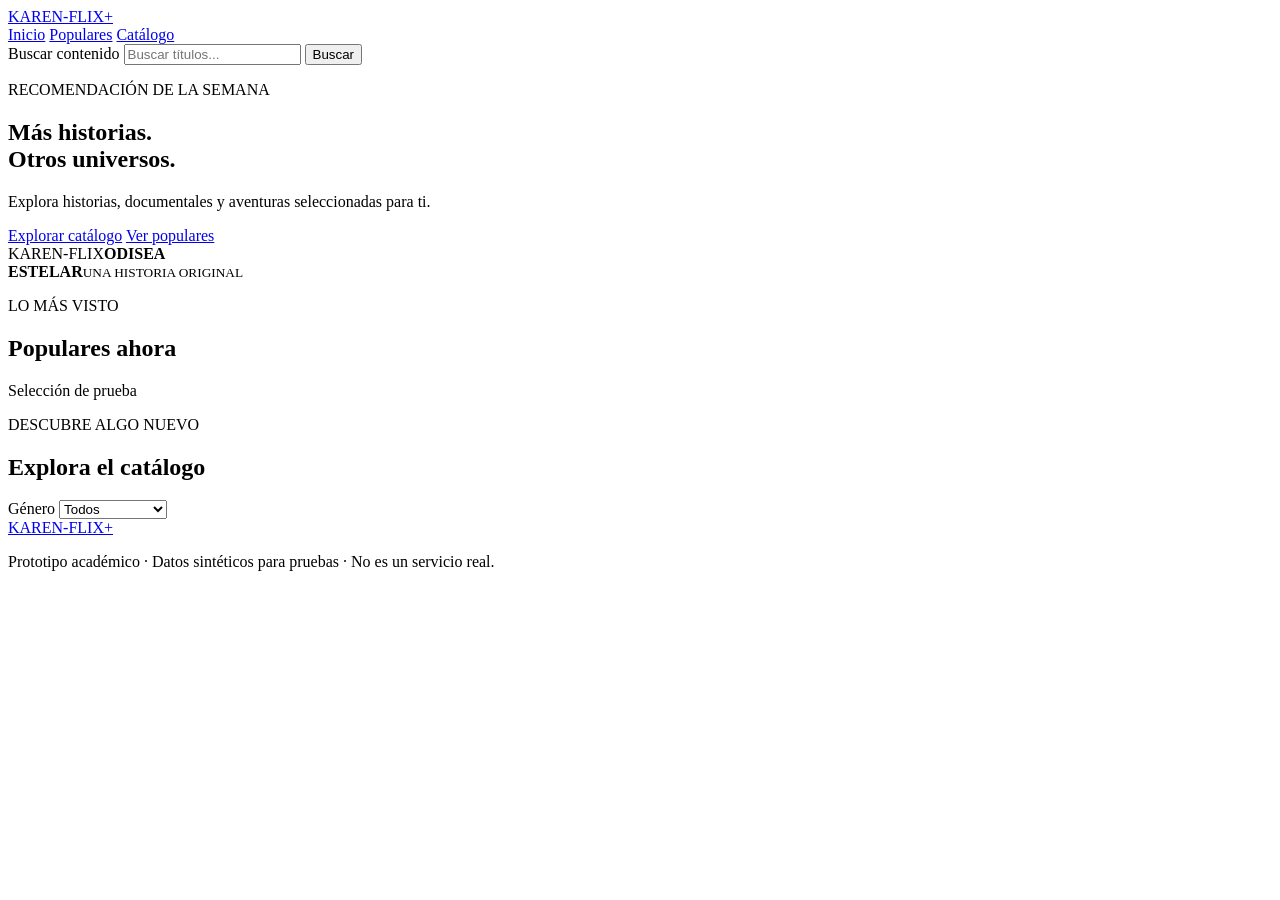
==== index.html @ b6831410 "feat: agregar diseño de pagina principal" ====
<!doctype html>
<html lang="es">
<head>
  <meta charset="UTF-8">
  <meta name="viewport" content="width=device-width, initial-scale=1.0">
  <meta name="description" content="Prototipo de plataforma de contenido audiovisual.">
  <title>KAREN-FLIX — Explora contenido</title>
  <link rel="stylesheet" href="./css/variables.css">
  <link rel="stylesheet" href="./css/base.css">
  <link rel="stylesheet" href="./css/components.css">
  <script type="module" src="./js/ui.js"></script>
</head>
<body>
  <header class="topbar">
    <a class="brand" href="#" aria-label="Nébula, inicio">KAREN-FLIX<span>+</span></a>
    <nav class="nav" aria-label="Navegación principal">
      <a class="nav__link nav__link--active" href="#inicio">Inicio</a>
      <a class="nav__link" href="#populares">Populares</a>
      <a class="nav__link" href="#catalogo">Catálogo</a>
    </nav>
    <form class="search" id="search-form" role="search">
      <label class="sr-only" for="search-input">Buscar contenido</label>
      <input id="search-input" type="search" placeholder="Buscar títulos..." autocomplete="off">
      <button class="button button--subtle" type="submit">Buscar</button>
    </form>
  </header>

  <main id="inicio">
    <section class="hero" aria-labelledby="hero-title">
      <div class="hero__content">
        <p class="eyebrow">RECOMENDACIÓN DE LA SEMANA</p>
        <h1 id="hero-title">Más historias.<br>Otros universos.</h1>
        <p class="hero__description">Explora historias, documentales y aventuras seleccionadas para ti.</p>
        <div class="hero__actions">
          <a class="button button--primary" href="#catalogo">Explorar catálogo</a>
          <a class="button button--outline" href="#populares">Ver populares</a>
        </div>
      </div>
      <div class="hero__art" aria-hidden="true">
        <div class="orb orb--one"></div><div class="orb orb--two"></div>
        <div class="hero__poster"><span>KAREN-FLIX</span><strong>ODISEA<br>ESTELAR</strong><small>UNA HISTORIA ORIGINAL</small></div>
      </div>
    </section>

    <section class="section" id="populares" aria-labelledby="popular-title">
      <div class="section__heading">
        <div><p class="eyebrow">LO MÁS VISTO</p><h2 id="popular-title">Populares ahora</h2></div>
        <span class="section__hint">Selección de prueba</span>
      </div>
      <div class="card-grid" id="popular-list" aria-live="polite"></div>
    </section>

    <section class="section" id="catalogo" aria-labelledby="catalog-title">
      <div class="section__heading">
        <div><p class="eyebrow">DESCUBRE ALGO NUEVO</p><h2 id="catalog-title">Explora el catálogo</h2></div>
        <label class="filter-label" for="genre-filter">Género
          <select id="genre-filter">
            <option value="todos">Todos</option>
            <option value="Ciencia ficción">Ciencia ficción</option>
            <option value="Documental">Documental</option>
            <option value="Drama">Drama</option>
            <option value="Aventura">Aventura</option>
            <option value="Animación">Animación</option>
          </select>
        </label>
      </div>
      <div class="card-grid" id="catalog-list" aria-live="polite"></div>
      <p class="empty-state" id="empty-state" hidden>No se encontraron títulos con esos criterios.</p>
    </section>
  </main>

  <footer class="footer">
    <a class="brand brand--small" href="#inicio">KAREN-FLIX<span>+</span></a>
    <p>Prototipo académico · Datos sintéticos para pruebas · No es un servicio real.</p>
  </footer>
</body>
</html>
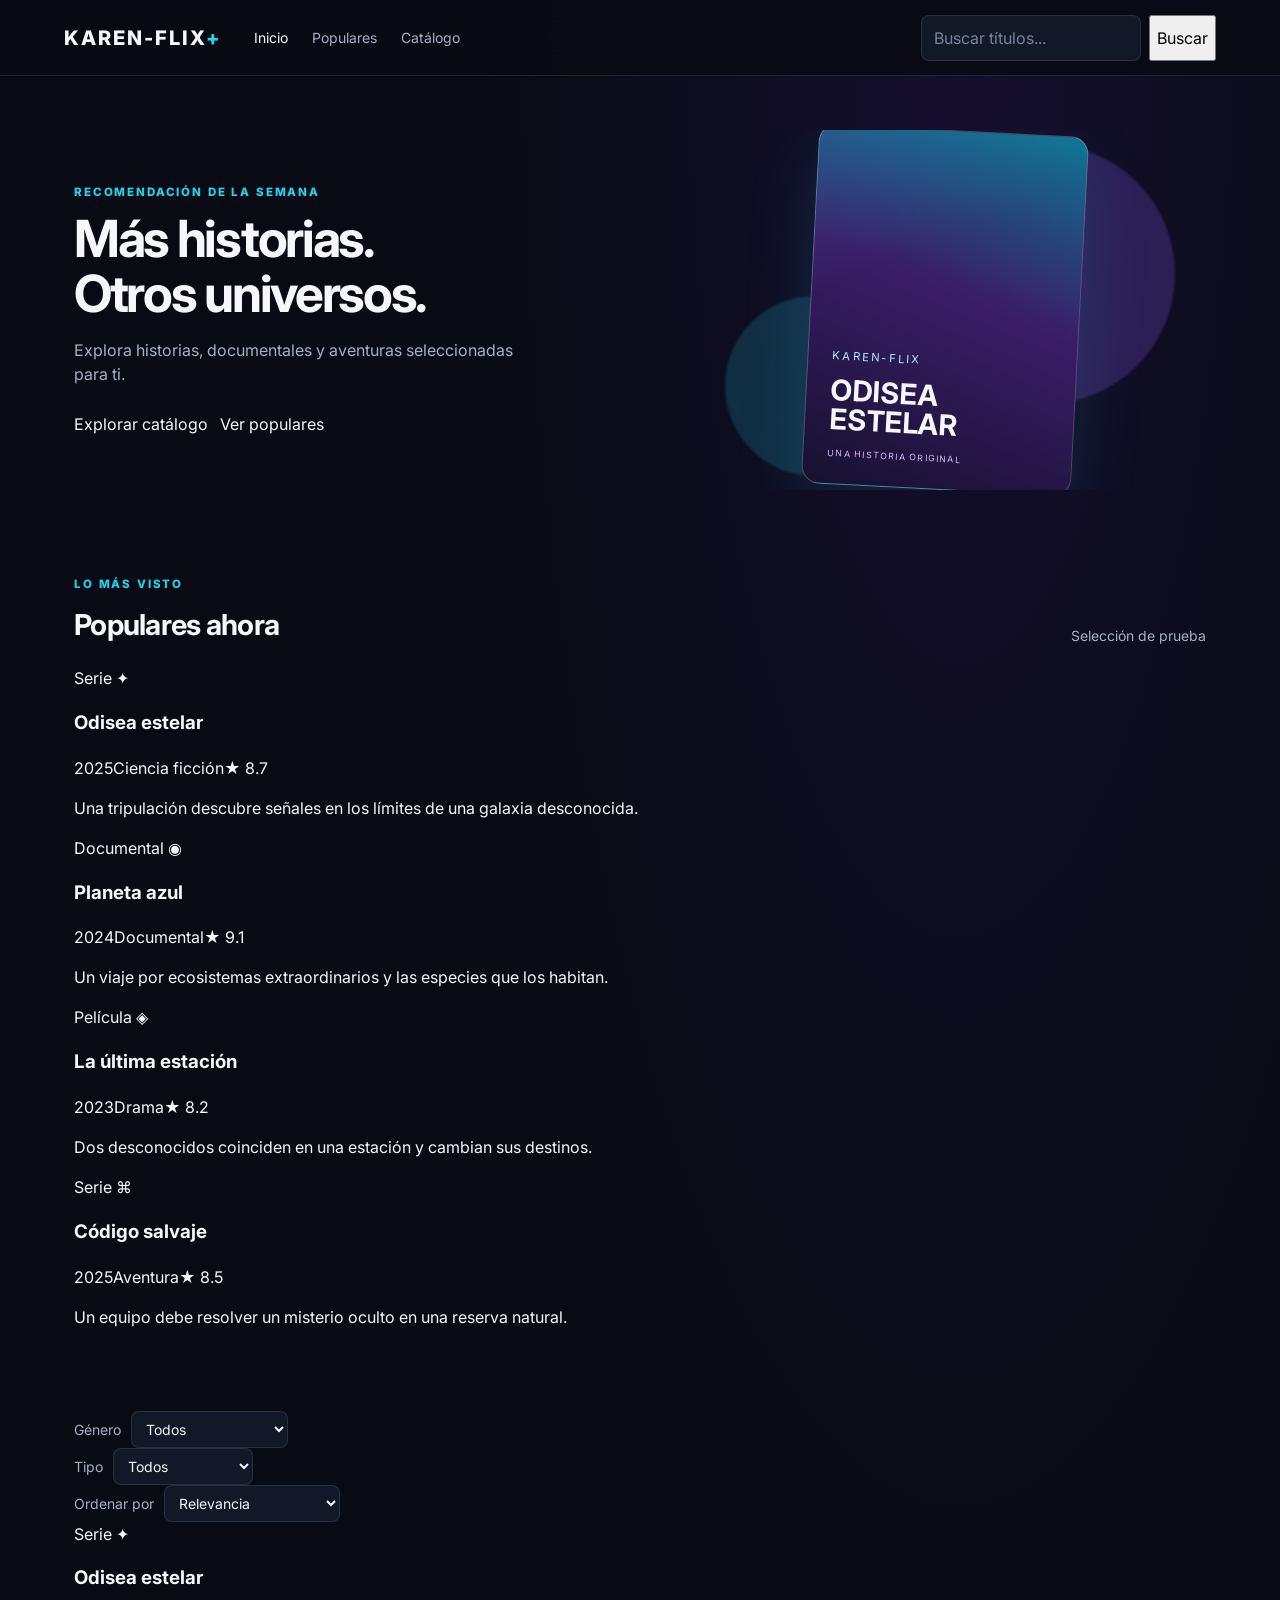
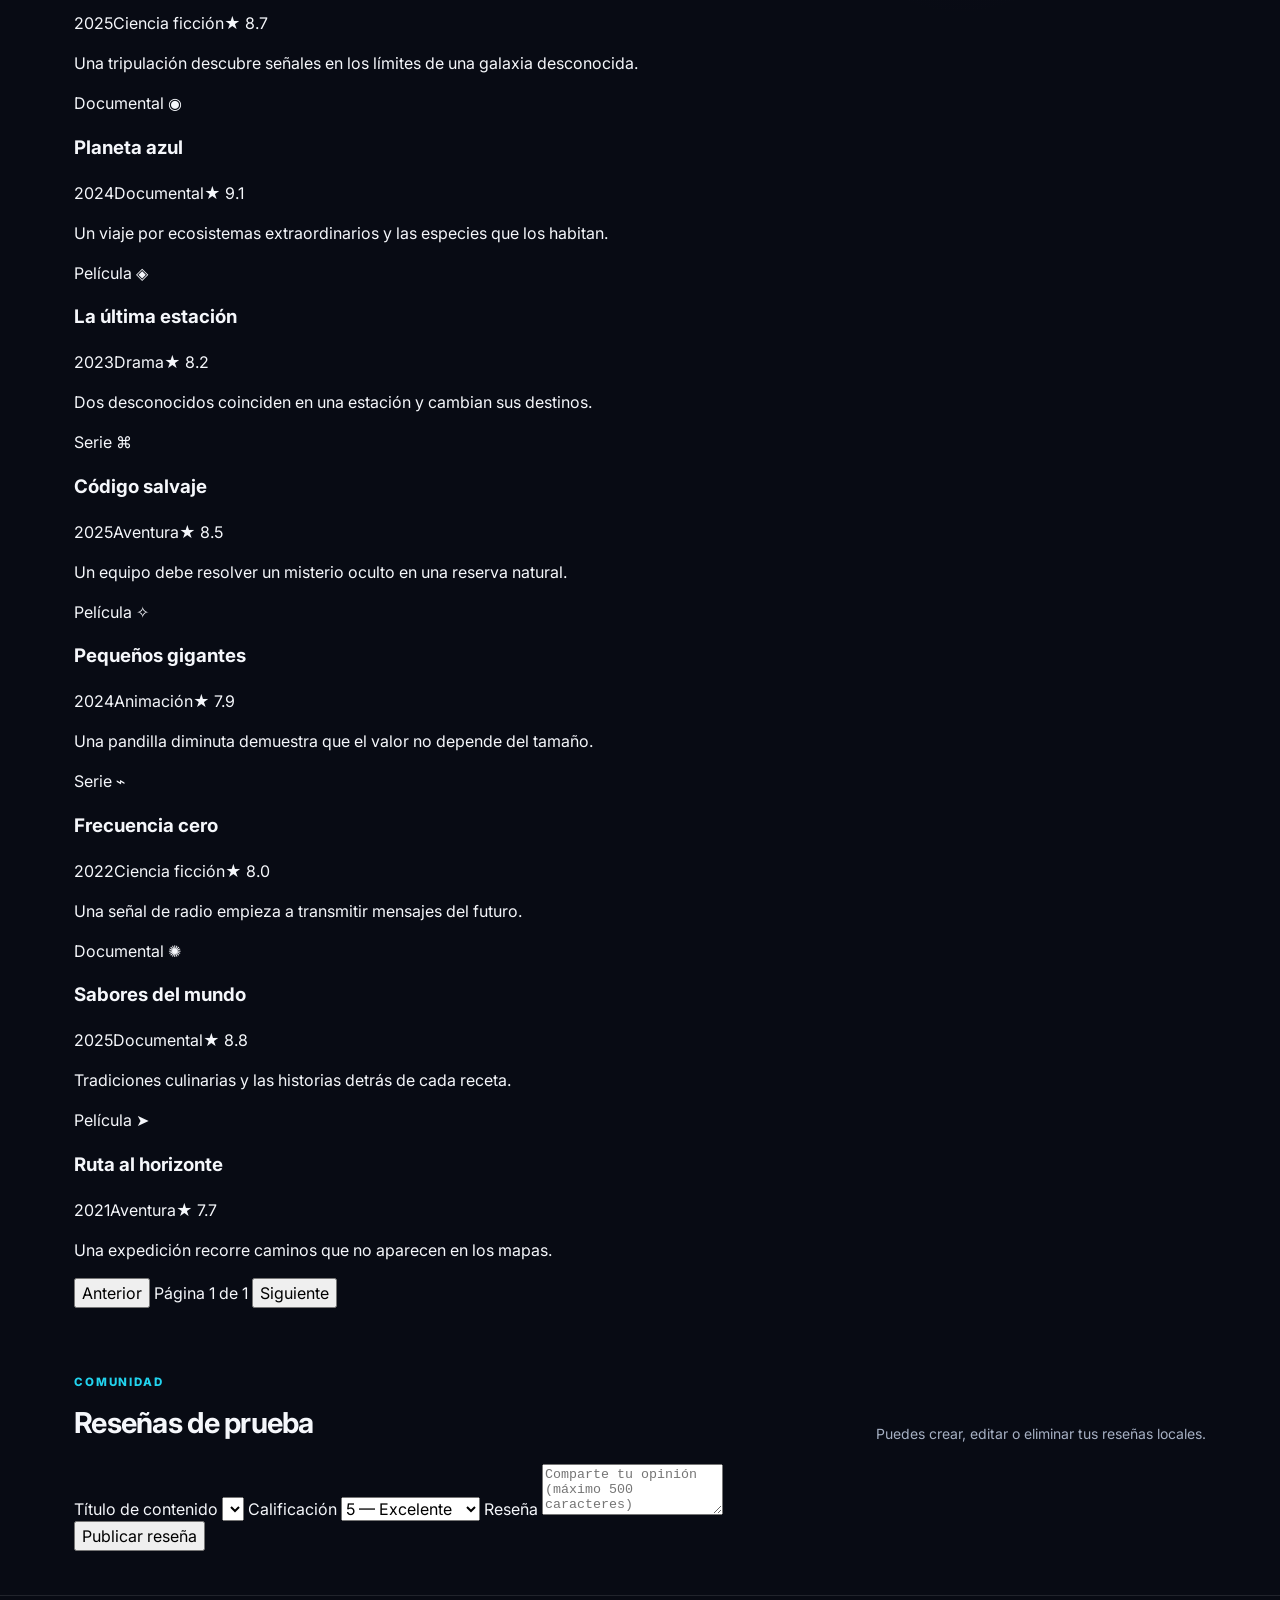
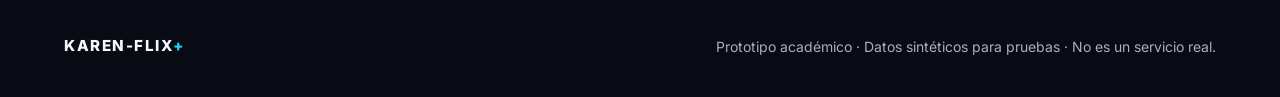
==== commit 4177bf47: "feat: agregar reseñas y ranking" ====
--- a/index.html
+++ b/index.html
@@ -51,8 +51,7 @@
     </section>
 
     <section class="section" id="catalogo" aria-labelledby="catalog-title">
-      <div class="section__heading">
-        <div><p class="eyebrow">DESCUBRE ALGO NUEVO</p><h2 id="catalog-title">Explora el catálogo</h2></div>
+      <div class="catalog-controls">
         <label class="filter-label" for="genre-filter">Género
           <select id="genre-filter">
             <option value="todos">Todos</option>
@@ -63,9 +62,59 @@
             <option value="Animación">Animación</option>
           </select>
         </label>
+        <label class="filter-label" for="type-filter">Tipo
+          <select id="type-filter">
+            <option value="todos">Todos</option>
+            <option value="Serie">Serie</option>
+            <option value="Película">Película</option>
+            <option value="Documental">Documental</option>
+          </select>
+        </label>
+        <label class="filter-label" for="sort-filter">Ordenar por
+          <select id="sort-filter">
+            <option value="relevance">Relevancia</option>
+            <option value="rating-desc">Mejor calificación</option>
+            <option value="year-desc">Más recientes</option>
+            <option value="title-asc">Título A–Z</option>
+          </select>
+        </label>
       </div>
       <div class="card-grid" id="catalog-list" aria-live="polite"></div>
       <p class="empty-state" id="empty-state" hidden>No se encontraron títulos con esos criterios.</p>
+      <div class="pagination" id="pagination" aria-label="Paginación del catálogo">
+        <button class="button button--subtle" id="prev-page" type="button">Anterior</button>
+        <span id="page-status" aria-live="polite">Página 1 de 1</span>
+        <button class="button button--subtle" id="next-page" type="button">Siguiente</button>
+      </div>
+    </section>
+    <section class="section reviews-section" id="resenas" aria-labelledby="reviews-title">
+      <div class="section__heading">
+        <div><p class="eyebrow">COMUNIDAD</p><h2 id="reviews-title">Reseñas de prueba</h2></div>
+        <span class="section__hint">Puedes crear, editar o eliminar tus reseñas locales.</span>
+      </div>
+      <form class="review-form" id="review-form">
+        <input type="hidden" id="review-id">
+        <label for="review-title">Título de contenido
+          <select id="review-title" required></select>
+        </label>
+        <label for="review-rating">Calificación
+          <select id="review-rating" required>
+            <option value="5">5 — Excelente</option>
+            <option value="4">4 — Muy bueno</option>
+            <option value="3">3 — Bueno</option>
+            <option value="2">2 — Regular</option>
+            <option value="1">1 — Malo</option>
+          </select>
+        </label>
+        <label class="review-form__text" for="review-text">Reseña
+          <textarea id="review-text" rows="3" maxlength="500" placeholder="Comparte tu opinión (máximo 500 caracteres)" required></textarea>
+        </label>
+        <div class="review-form__actions">
+          <button class="button button--primary" id="review-submit" type="submit">Publicar reseña</button>
+          <button class="button button--subtle" id="review-cancel" type="button" hidden>Cancelar edición</button>
+        </div>
+      </form>
+      <div id="review-list" class="review-list" aria-live="polite"></div>
     </section>
   </main>
 
--- a/css/variables.css
+++ b/css/variables.css
@@ -0,0 +1,37 @@
+:root {
+  /* Colores principales */
+  --color-bg: #080b14;
+  --color-surface: #111827;
+  --color-surface-raised: #192235;
+  --color-text: #f5f7fb;
+  --color-text-muted: #a6b0c3;
+  --color-primary: #8b5cf6;
+  --color-primary-hover: #a78bfa;
+  --color-accent: #22d3ee;
+  --color-border: rgba(255, 255, 255, 0.1);
+  --color-success: #34d399;
+
+  /* Diseño */
+  --radius-sm: 8px;
+  --radius-md: 14px;
+  --radius-lg: 22px;
+  --container-width: 1180px;
+  --header-height: 76px;
+  --shadow-card: 0 18px 40px rgba(0, 0, 0, 0.24);
+
+  /* Espaciado */
+  --space-1: 4px;
+  --space-2: 8px;
+  --space-3: 12px;
+  --space-4: 16px;
+  --space-5: 24px;
+  --space-6: 32px;
+  --space-7: 48px;
+
+  /* Tipografía */
+  --font-family: Inter, ui-sans-serif, system-ui, -apple-system, BlinkMacSystemFont, "Segoe UI", sans-serif;
+  --text-sm: 0.875rem;
+  --text-base: 1rem;
+  --text-lg: 1.25rem;
+  --text-xl: clamp(1.8rem, 4vw, 3.6rem);
+}
--- a/css/base.css
+++ b/css/base.css
@@ -0,0 +1,98 @@
+@import url("https://fonts.googleapis.com/css2?family=Inter:wght@400;500;600;700;800&display=swap");
+
+* { box-sizing: border-box; }
+html { scroll-behavior: smooth; }
+body {
+  margin: 0;
+  min-width: 320px;
+  background: radial-gradient(ellipse at 75% 0%, rgba(91, 33, 182, .16), transparent 35%), var(--color-bg);
+  color: var(--color-text);
+  font-family: var(--font-family);
+  line-height: 1.5;
+}
+a { color: inherit; text-decoration: none; }
+button, input, select { font: inherit; }
+button, a, select { -webkit-tap-highlight-color: transparent; }
+button:focus-visible, a:focus-visible, input:focus-visible, select:focus-visible {
+  outline: 2px solid var(--color-accent);
+  outline-offset: 3px;
+}
+img { display: block; max-width: 100%; }
+[hidden] { display: none !important; }
+.sr-only {
+  position: absolute; width: 1px; height: 1px; padding: 0; margin: -1px;
+  overflow: hidden; clip: rect(0, 0, 0, 0); white-space: nowrap; border: 0;
+}
+.topbar {
+  min-height: var(--header-height);
+  display: flex; align-items: center; gap: var(--space-6);
+  padding: 14px max(5vw, calc((100vw - var(--container-width)) / 2));
+  border-bottom: 1px solid var(--color-border);
+  background: rgba(8, 11, 20, .88);
+  position: sticky; top: 0; z-index: 10; backdrop-filter: blur(16px);
+}
+.brand { font-size: 1.25rem; font-weight: 800; letter-spacing: .1em; white-space: nowrap; }
+.brand span { color: var(--color-accent); }
+.nav { display: flex; gap: var(--space-5); }
+.nav__link { color: var(--color-text-muted); font-size: var(--text-sm); transition: color .2s; }
+.nav__link:hover, .nav__link--active { color: var(--color-text); }
+.search { display: flex; gap: var(--space-2); margin-left: auto; }
+.search input, .filter-label select {
+  color: var(--color-text); background: var(--color-surface);
+  border: 1px solid var(--color-border); border-radius: var(--radius-sm);
+  padding: 10px 12px; min-width: 0;
+}
+.search input { width: min(220px, 24vw); }
+.search input::placeholder { color: #78849b; }
+main { max-width: var(--container-width); margin: 0 auto; padding: 0 24px; }
+.hero {
+  min-height: 430px; display: grid; grid-template-columns: 1.05fr .95fr;
+  align-items: center; gap: var(--space-6); padding: 54px 0 64px;
+}
+.hero__content { position: relative; z-index: 1; }
+.eyebrow { color: var(--color-accent); font-size: .72rem; font-weight: 800; letter-spacing: .16em; margin: 0 0 10px; }
+h1 { font-size: var(--text-xl); line-height: 1.06; letter-spacing: -.045em; margin: 0 0 18px; }
+h2 { font-size: clamp(1.35rem, 2.5vw, 1.8rem); letter-spacing: -.025em; margin: 0; }
+.hero__description { color: var(--color-text-muted); max-width: 470px; margin: 0 0 26px; }
+.hero__actions { display: flex; gap: 12px; flex-wrap: wrap; }
+.hero__art { min-height: 320px; position: relative; display: grid; place-items: center; overflow: hidden; }
+.hero__poster {
+  width: min(270px, 75%); aspect-ratio: 3 / 4; border-radius: 18px; padding: 24px;
+  display: flex; flex-direction: column; justify-content: flex-end; gap: 12px;
+  background: linear-gradient(155deg, rgba(34,211,238,.15), transparent 35%), linear-gradient(20deg, #16112f, #3b1d68 55%, #0e7490);
+  border: 1px solid rgba(255,255,255,.22); box-shadow: 0 25px 70px rgba(34,211,238,.13);
+  transform: rotate(3deg); position: relative; z-index: 1;
+}
+.hero__poster span { font-size: .7rem; letter-spacing: .2em; color: #a5f3fc; }
+.hero__poster strong { font-size: 1.8rem; line-height: 1; }
+.hero__poster small { font-size: .55rem; letter-spacing: .14em; color: #d8b4fe; }
+.orb { position: absolute; border-radius: 50%; filter: blur(1px); }
+.orb--one { width: 260px; height: 260px; background: rgba(139,92,246,.24); right: 6%; top: 4%; }
+.orb--two { width: 180px; height: 180px; background: rgba(34,211,238,.17); left: 8%; bottom: 4%; }
+.section { padding: 22px 0 44px; }
+.section__heading { display: flex; justify-content: space-between; align-items: end; gap: 20px; margin-bottom: 20px; }
+.section__hint { color: var(--color-text-muted); font-size: var(--text-sm); }
+.filter-label { display: flex; align-items: center; gap: 10px; color: var(--color-text-muted); font-size: var(--text-sm); }
+.filter-label select { padding: 8px 30px 8px 10px; }
+.footer {
+  border-top: 1px solid var(--color-border); padding: 26px 5vw;
+  display: flex; align-items: center; justify-content: space-between; gap: 20px;
+  color: var(--color-text-muted); font-size: var(--text-sm);
+}
+.brand--small { font-size: .95rem; color: var(--color-text); }
+@media (max-width: 760px) {
+  .topbar { flex-wrap: wrap; gap: 14px; padding: 14px 20px; }
+  .nav { order: 3; width: 100%; gap: 18px; }
+  .search { margin-left: auto; }
+  .search input { width: min(190px, 42vw); }
+  main { padding: 0 20px; }
+  .hero { grid-template-columns: 1fr; padding: 42px 0 28px; gap: 8px; }
+  .hero__art { min-height: 250px; }
+  .hero__poster { width: 190px; }
+  .section__heading { align-items: start; flex-direction: column; }
+  .footer { align-items: start; flex-direction: column; }
+}
+@media (prefers-reduced-motion: reduce) {
+  html { scroll-behavior: auto; }
+  *, *::before, *::after { transition-duration: .01ms !important; animation-duration: .01ms !important; }
+}
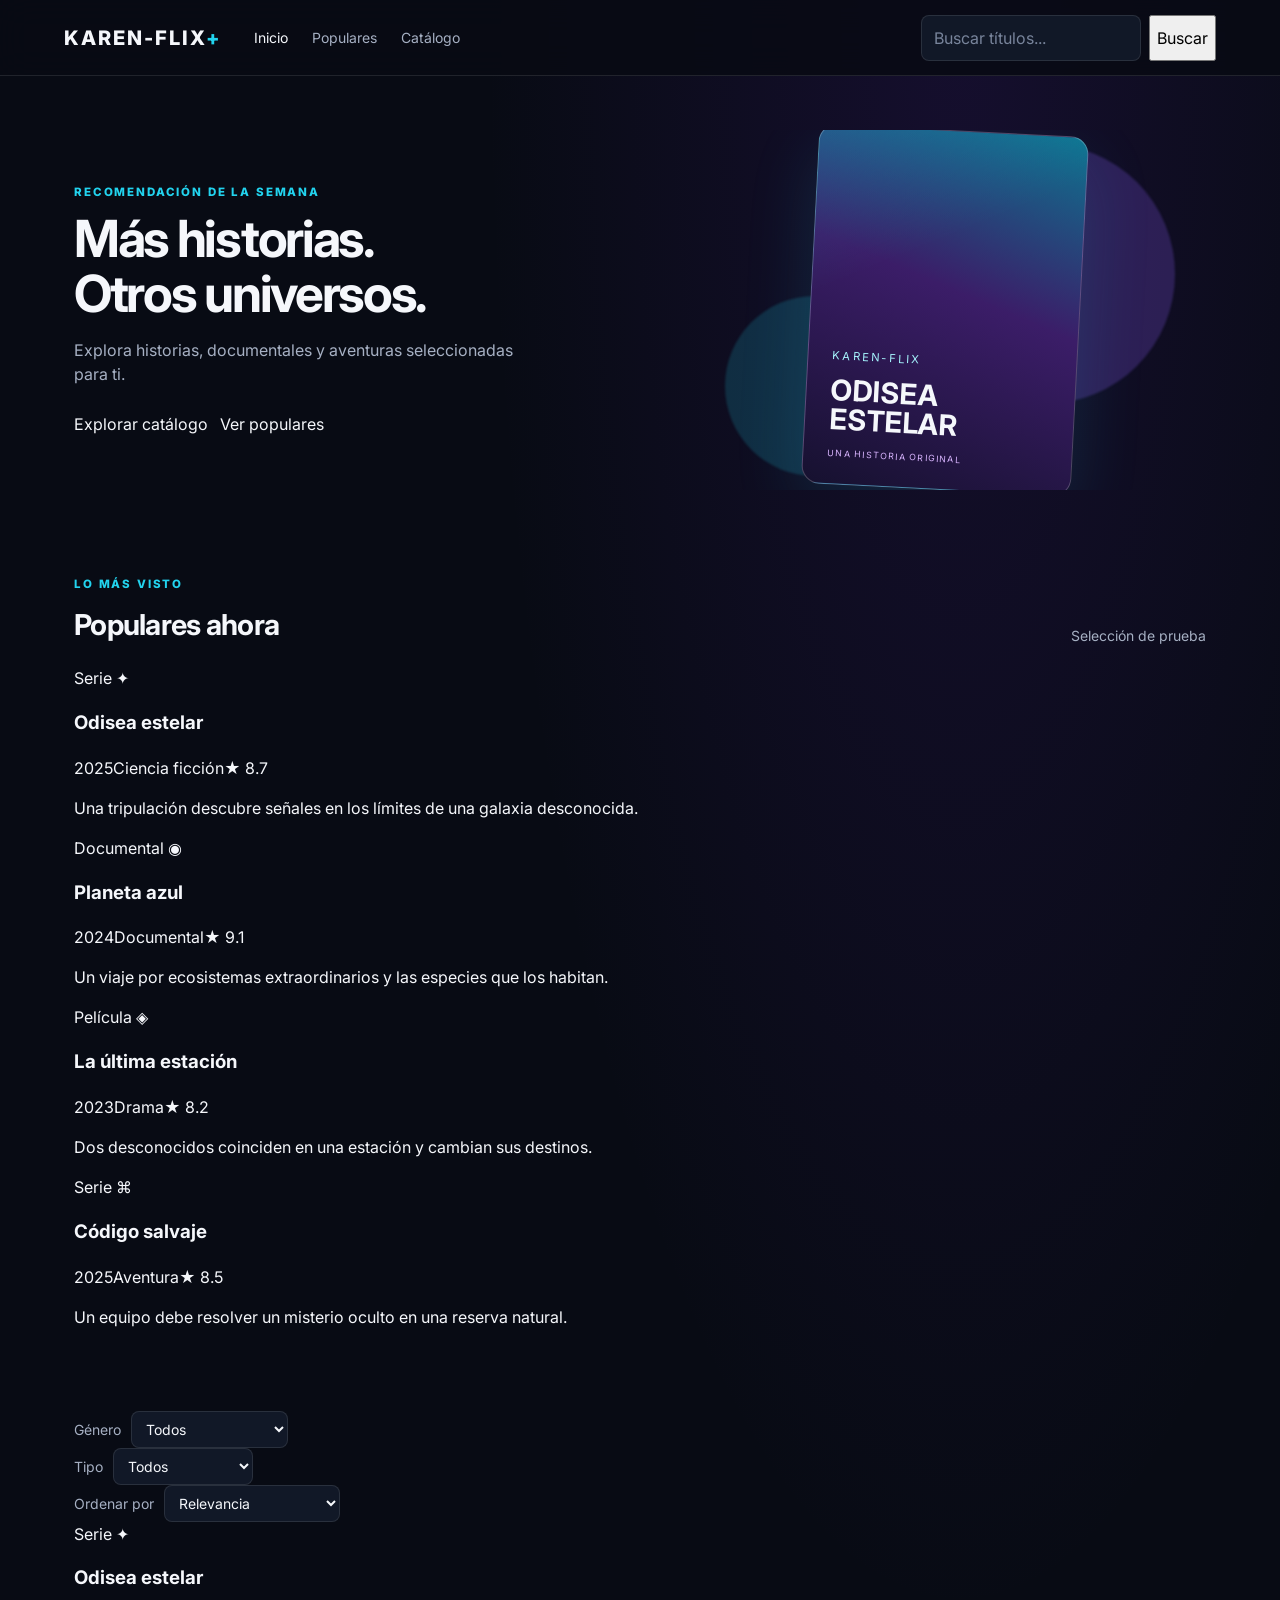
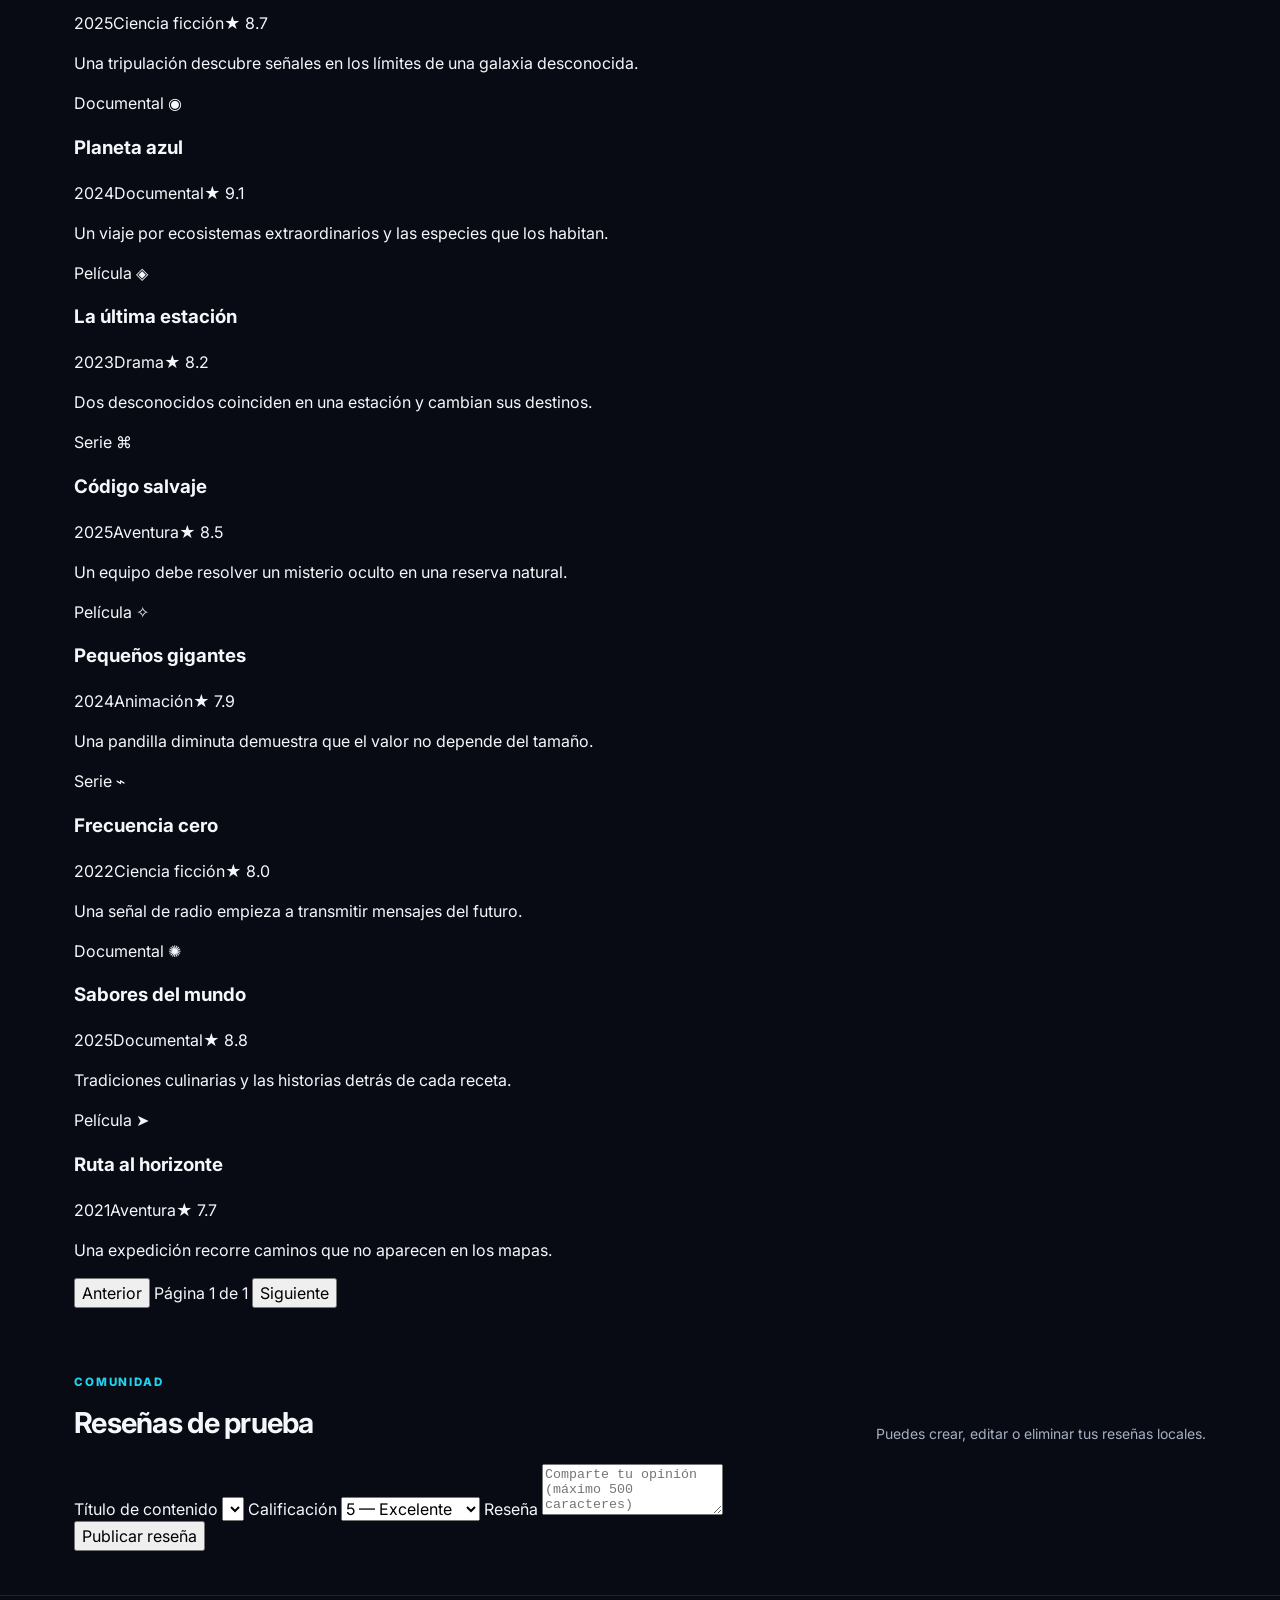
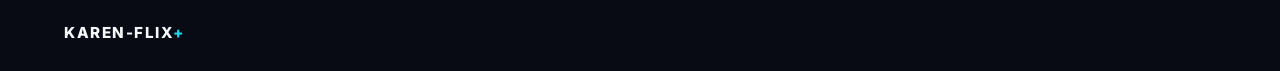
==== commit 29e3af72: "feat: agregar reseñas y ranking" ====
--- a/index.html
+++ b/index.html
@@ -120,7 +120,7 @@
 
   <footer class="footer">
     <a class="brand brand--small" href="#inicio">KAREN-FLIX<span>+</span></a>
-    <p>Prototipo académico · Datos sintéticos para pruebas · No es un servicio real.</p>
+    
   </footer>
 </body>
 </html>
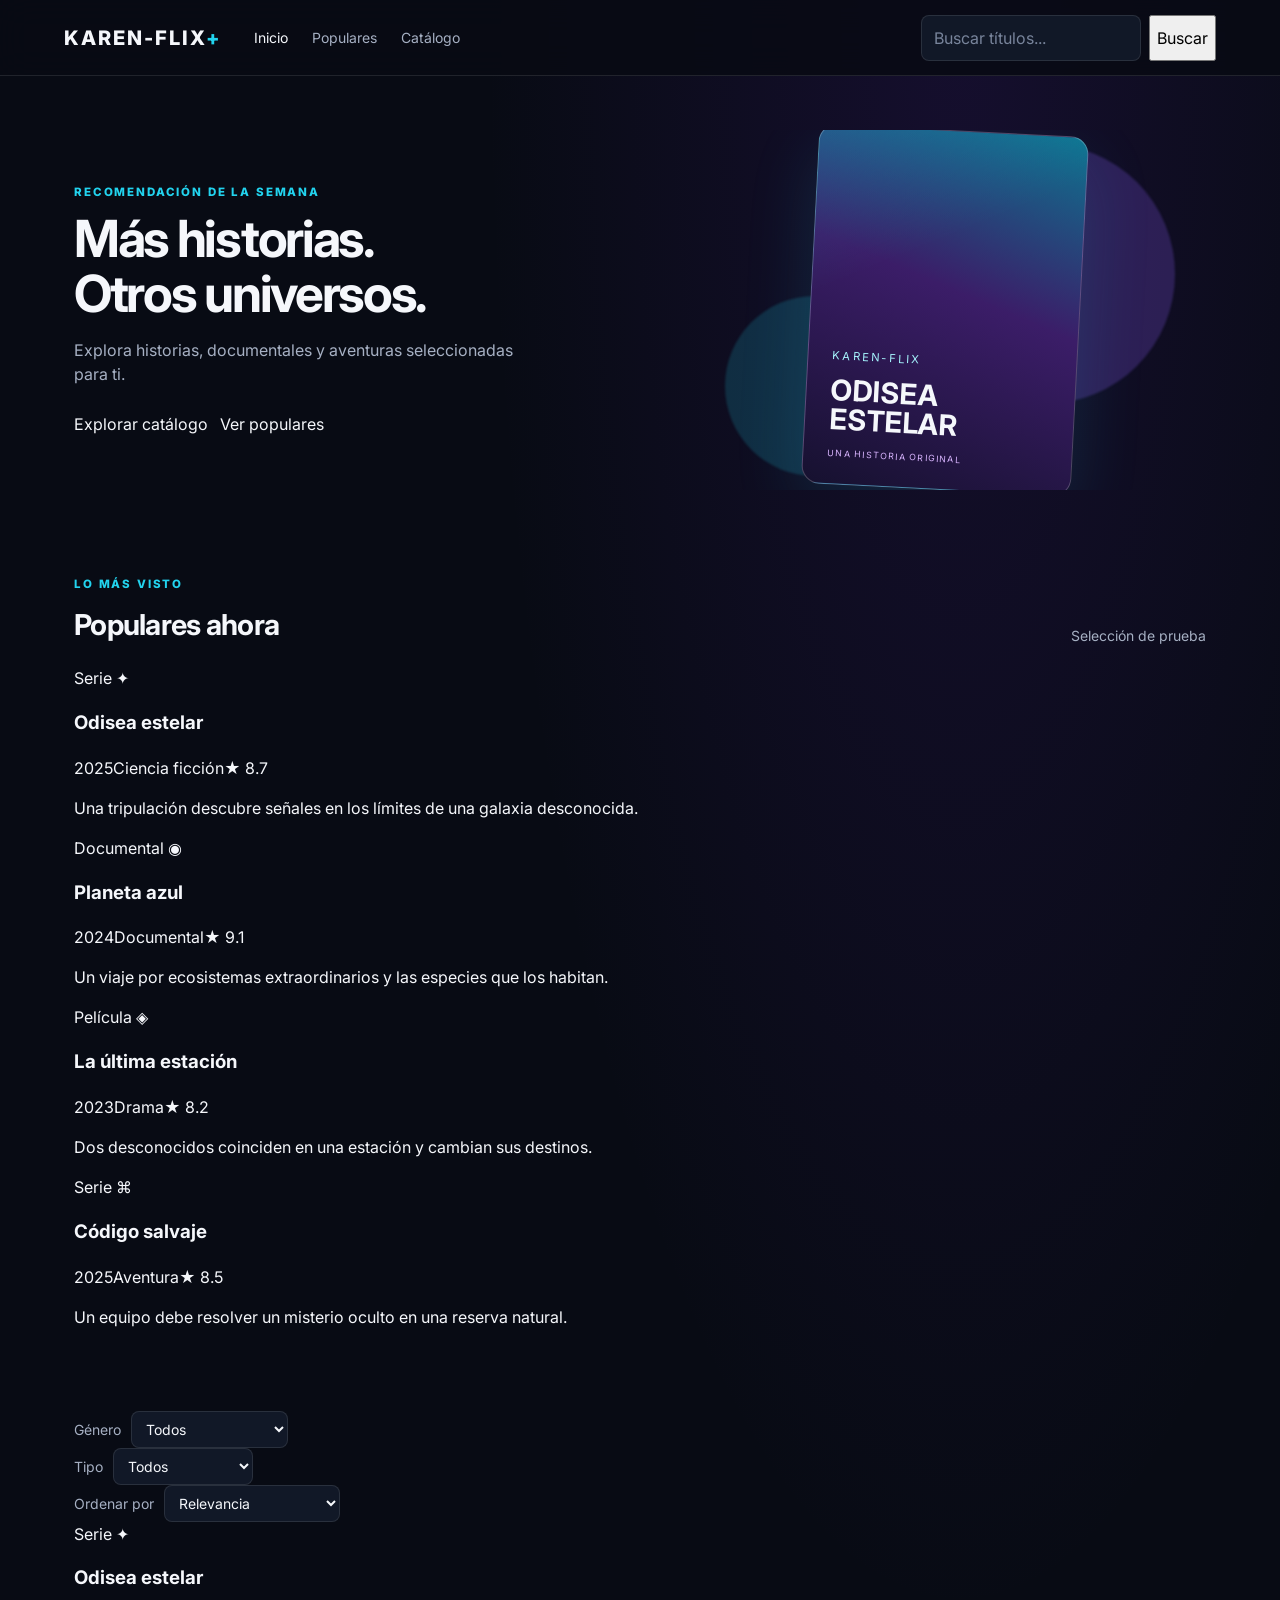
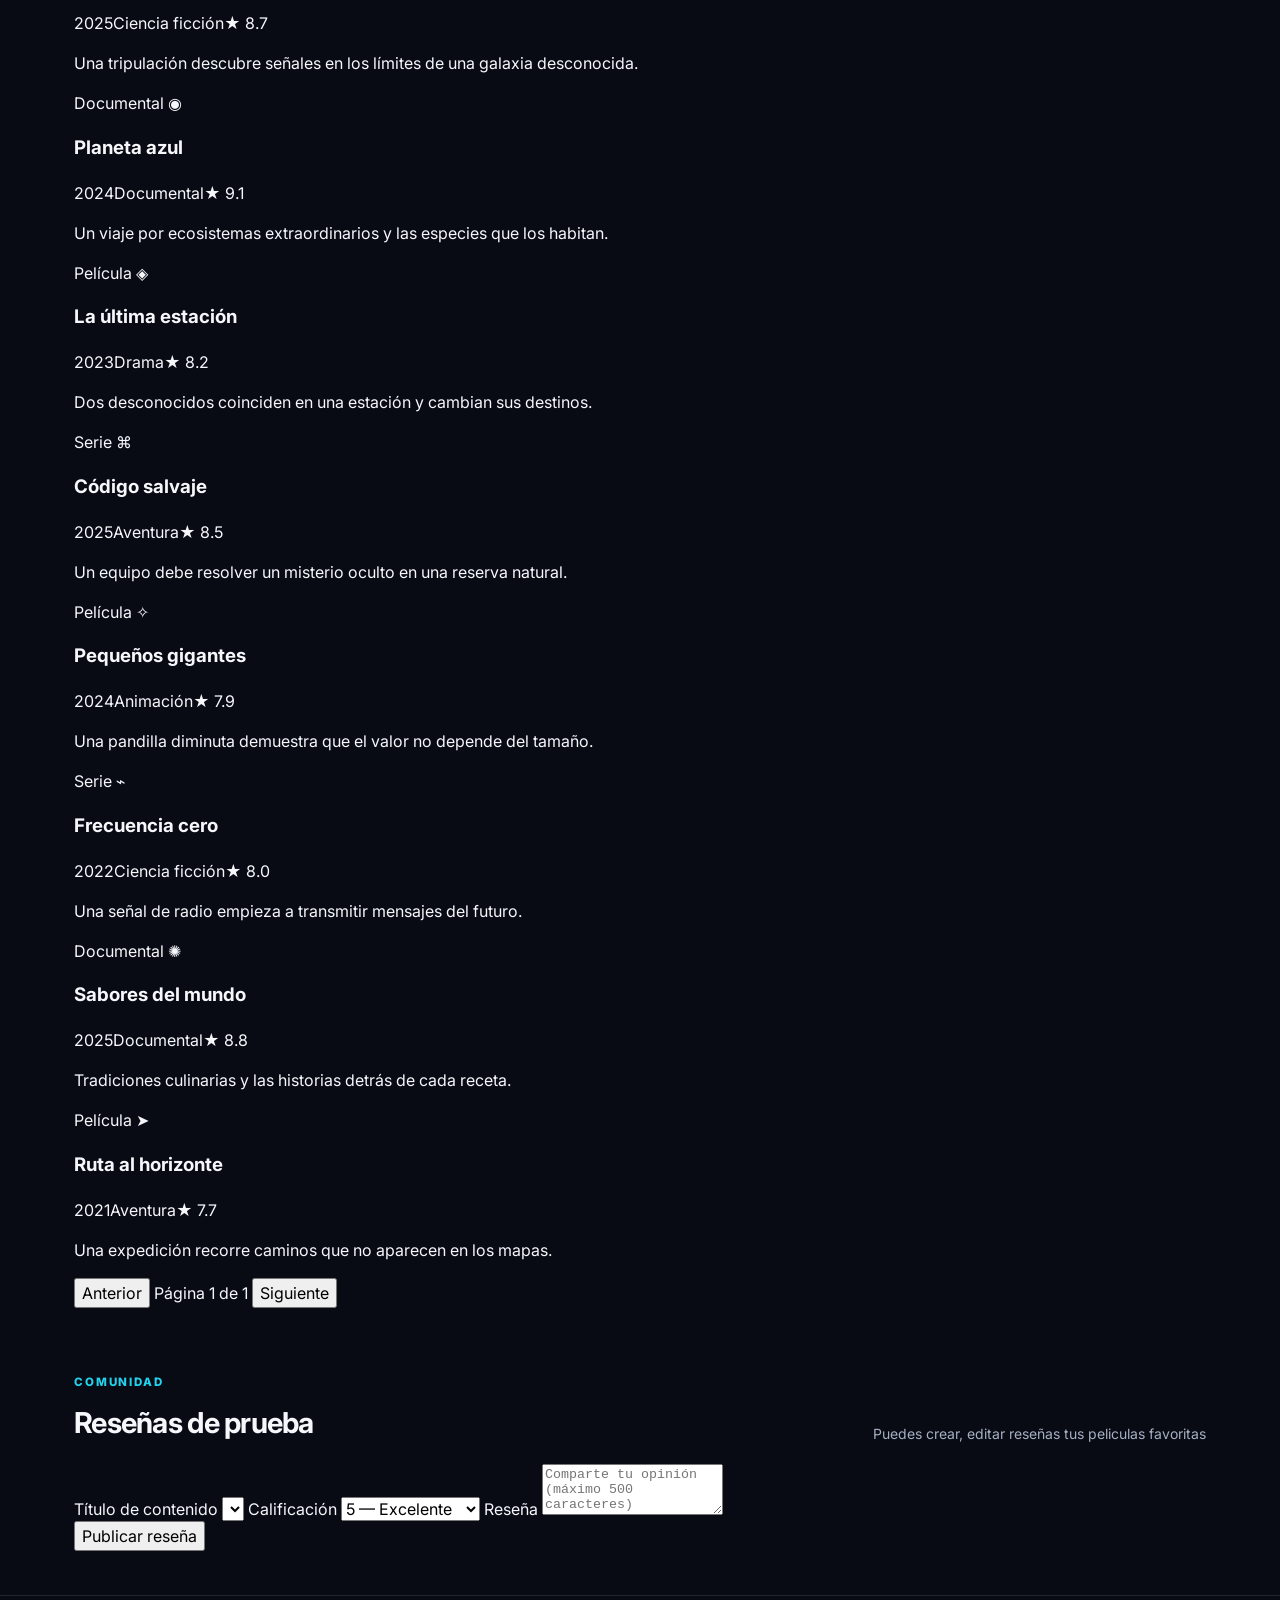
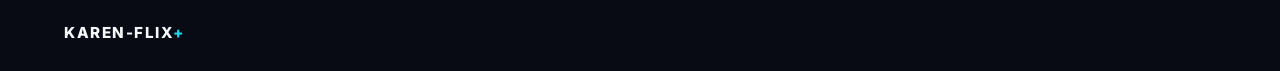
==== commit c787b0f2: "feat: reseñas" ====
--- a/index.html
+++ b/index.html
@@ -90,7 +90,7 @@
     <section class="section reviews-section" id="resenas" aria-labelledby="reviews-title">
       <div class="section__heading">
         <div><p class="eyebrow">COMUNIDAD</p><h2 id="reviews-title">Reseñas de prueba</h2></div>
-        <span class="section__hint">Puedes crear, editar o eliminar tus reseñas locales.</span>
+        <span class="section__hint">Puedes crear, editar reseñas tus peliculas favoritas</span>
       </div>
       <form class="review-form" id="review-form">
         <input type="hidden" id="review-id">
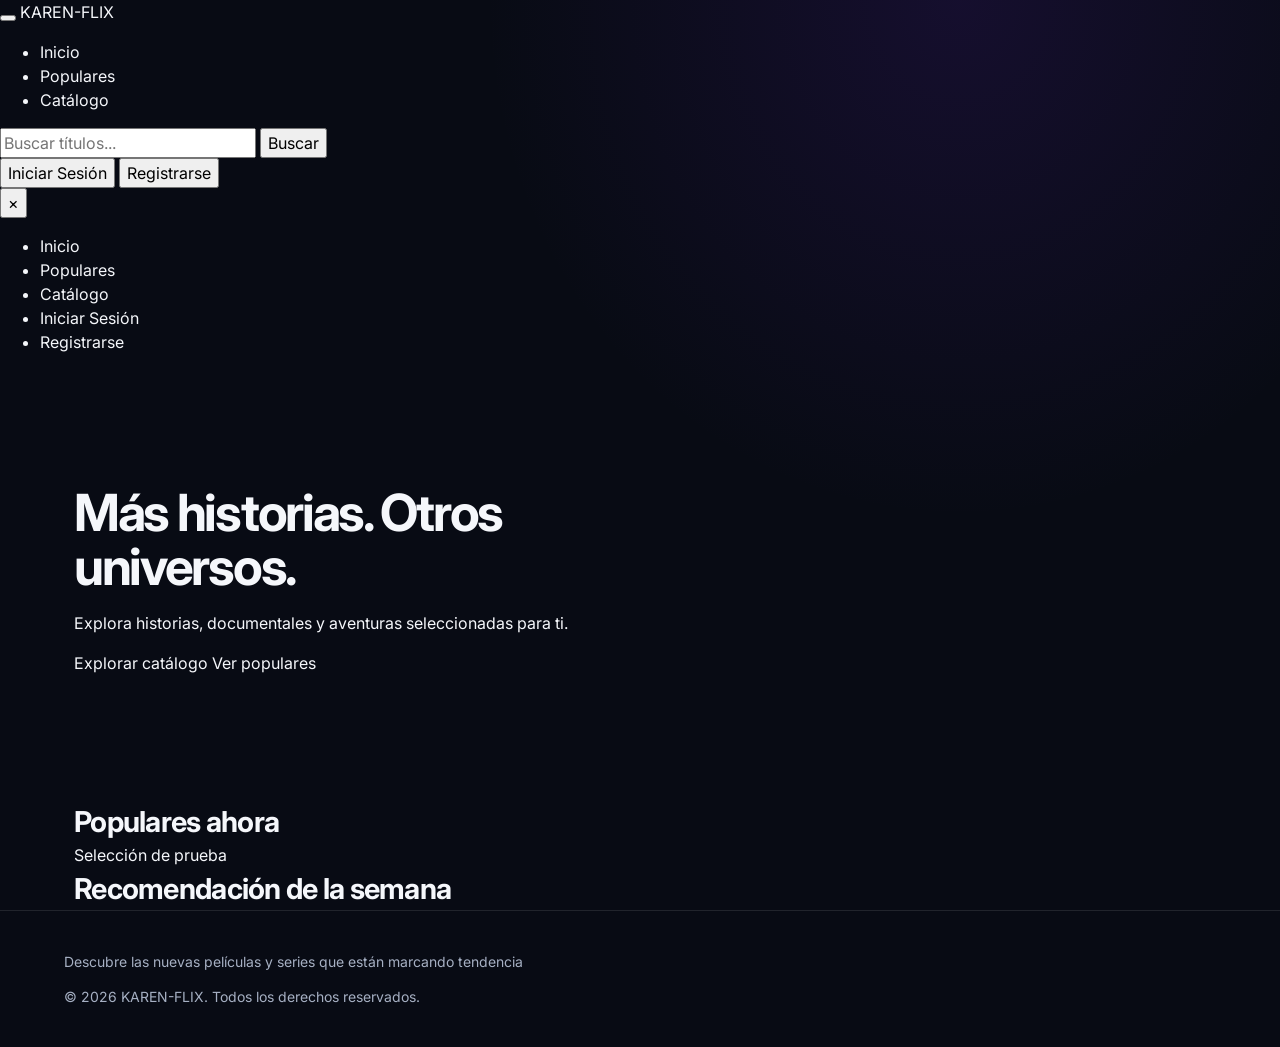
==== commit 1c6c4085: "Actualizar index.html" ====
--- a/index.html
+++ b/index.html
@@ -1,126 +1,100 @@
-<!doctype html>
+<!DOCTYPE html>
 <html lang="es">
 <head>
   <meta charset="UTF-8">
   <meta name="viewport" content="width=device-width, initial-scale=1.0">
-  <meta name="description" content="Prototipo de plataforma de contenido audiovisual.">
-  <title>KAREN-FLIX — Explora contenido</title>
-  <link rel="stylesheet" href="./css/variables.css">
-  <link rel="stylesheet" href="./css/base.css">
-  <link rel="stylesheet" href="./css/components.css">
-  <script type="module" src="./js/ui.js"></script>
+  <title>KAREN-FLIX - Descubre películas y series</title>
+  <link rel="stylesheet" href="css/variables.css">
+  <link rel="stylesheet" href="css/base.css">
+  <link rel="stylesheet" href="css/components.css">
 </head>
 <body>
-  <header class="topbar">
-    <a class="brand" href="#" aria-label="Nébula, inicio">KAREN-FLIX<span>+</span></a>
-    <nav class="nav" aria-label="Navegación principal">
-      <a class="nav__link nav__link--active" href="#inicio">Inicio</a>
-      <a class="nav__link" href="#populares">Populares</a>
-      <a class="nav__link" href="#catalogo">Catálogo</a>
-    </nav>
-    <form class="search" id="search-form" role="search">
-      <label class="sr-only" for="search-input">Buscar contenido</label>
-      <input id="search-input" type="search" placeholder="Buscar títulos..." autocomplete="off">
-      <button class="button button--subtle" type="submit">Buscar</button>
-    </form>
-  </header>
+  <nav class="navbar">
+    <div class="navbar-container">
+      <div class="navbar-left">
+        <button class="hamburger" id="hamburger-btn" aria-label="Menú">
+          <span></span>
+          <span></span>
+          <span></span>
+        </button>
+        <a href="index.html" class="navbar-logo">KAREN<span>-FLIX</span></a>
+      </div>
+      <ul class="navbar-menu">
+        <li><a href="index.html" class="active">Inicio</a></li>
+        <li><a href="pages/catalogo.html">Populares</a></li>
+        <li><a href="pages/catalogo.html">Catálogo</a></li>
+      </ul>
+      <div class="navbar-right">
+        <div class="search-box">
+          <input type="text" id="search-input" placeholder="Buscar títulos...">
+          <button class="btn btn-primary" id="search-btn">Buscar</button>
+        </div>
+        <button class="btn btn-secondary" id="login-btn">Iniciar Sesión</button>
+        <button class="btn btn-primary" id="register-btn">Registrarse</button>
+      </div>
+    </div>
+  </nav>
 
-  <main id="inicio">
-    <section class="hero" aria-labelledby="hero-title">
-      <div class="hero__content">
-        <p class="eyebrow">RECOMENDACIÓN DE LA SEMANA</p>
-        <h1 id="hero-title">Más historias.<br>Otros universos.</h1>
-        <p class="hero__description">Explora historias, documentales y aventuras seleccionadas para ti.</p>
-        <div class="hero__actions">
-          <a class="button button--primary" href="#catalogo">Explorar catálogo</a>
-          <a class="button button--outline" href="#populares">Ver populares</a>
+  <div class="mobile-menu" id="mobile-menu">
+    <button class="mobile-menu-close" id="mobile-menu-close">&times;</button>
+    <ul>
+      <li><a href="index.html">Inicio</a></li>
+      <li><a href="pages/catalogo.html">Populares</a></li>
+      <li><a href="pages/catalogo.html">Catálogo</a></li>
+      <li><a href="pages/login.html">Iniciar Sesión</a></li>
+      <li><a href="pages/login.html">Registrarse</a></li>
+    </ul>
+  </div>
+
+  <main>
+    <section class="hero">
+      <div class="container">
+        <div class="hero-content">
+          <h1>Más historias. Otros universos.</h1>
+          <p>Explora historias, documentales y aventuras seleccionadas para ti.</p>
+          <div class="hero-buttons">
+            <a href="pages/catalogo.html" class="btn btn-primary">Explorar catálogo</a>
+            <a href="pages/catalogo.html?orden=popular" class="btn btn-secondary">Ver populares</a>
+          </div>
         </div>
-      </div>
-      <div class="hero__art" aria-hidden="true">
-        <div class="orb orb--one"></div><div class="orb orb--two"></div>
-        <div class="hero__poster"><span>KAREN-FLIX</span><strong>ODISEA<br>ESTELAR</strong><small>UNA HISTORIA ORIGINAL</small></div>
       </div>
     </section>
 
-    <section class="section" id="populares" aria-labelledby="popular-title">
-      <div class="section__heading">
-        <div><p class="eyebrow">LO MÁS VISTO</p><h2 id="popular-title">Populares ahora</h2></div>
-        <span class="section__hint">Selección de prueba</span>
+    <section class="container">
+      <div class="section-header">
+        <h2>Populares ahora</h2>
+        <span class="subtitle">Selección de prueba</span>
       </div>
-      <div class="card-grid" id="popular-list" aria-live="polite"></div>
+      <div class="cards-grid" id="popular-cards">
+        <!-- Las tarjetas se cargan dinámicamente -->
+      </div>
     </section>
 
-    <section class="section" id="catalogo" aria-labelledby="catalog-title">
-      <div class="catalog-controls">
-        <label class="filter-label" for="genre-filter">Género
-          <select id="genre-filter">
-            <option value="todos">Todos</option>
-            <option value="Ciencia ficción">Ciencia ficción</option>
-            <option value="Documental">Documental</option>
-            <option value="Drama">Drama</option>
-            <option value="Aventura">Aventura</option>
-            <option value="Animación">Animación</option>
-          </select>
-        </label>
-        <label class="filter-label" for="type-filter">Tipo
-          <select id="type-filter">
-            <option value="todos">Todos</option>
-            <option value="Serie">Serie</option>
-            <option value="Película">Película</option>
-            <option value="Documental">Documental</option>
-          </select>
-        </label>
-        <label class="filter-label" for="sort-filter">Ordenar por
-          <select id="sort-filter">
-            <option value="relevance">Relevancia</option>
-            <option value="rating-desc">Mejor calificación</option>
-            <option value="year-desc">Más recientes</option>
-            <option value="title-asc">Título A–Z</option>
-          </select>
-        </label>
+    <section class="container">
+      <div class="section-header">
+        <h2>Recomendación de la semana</h2>
       </div>
-      <div class="card-grid" id="catalog-list" aria-live="polite"></div>
-      <p class="empty-state" id="empty-state" hidden>No se encontraron títulos con esos criterios.</p>
-      <div class="pagination" id="pagination" aria-label="Paginación del catálogo">
-        <button class="button button--subtle" id="prev-page" type="button">Anterior</button>
-        <span id="page-status" aria-live="polite">Página 1 de 1</span>
-        <button class="button button--subtle" id="next-page" type="button">Siguiente</button>
+      <div class="cards-grid" id="recommended-cards">
+        <!-- Las tarjetas se cargan dinámicamente -->
       </div>
-    </section>
-    <section class="section reviews-section" id="resenas" aria-labelledby="reviews-title">
-      <div class="section__heading">
-        <div><p class="eyebrow">COMUNIDAD</p><h2 id="reviews-title">Reseñas de prueba</h2></div>
-        <span class="section__hint">Puedes crear, editar reseñas tus peliculas favoritas</span>
-      </div>
-      <form class="review-form" id="review-form">
-        <input type="hidden" id="review-id">
-        <label for="review-title">Título de contenido
-          <select id="review-title" required></select>
-        </label>
-        <label for="review-rating">Calificación
-          <select id="review-rating" required>
-            <option value="5">5 — Excelente</option>
-            <option value="4">4 — Muy bueno</option>
-            <option value="3">3 — Bueno</option>
-            <option value="2">2 — Regular</option>
-            <option value="1">1 — Malo</option>
-          </select>
-        </label>
-        <label class="review-form__text" for="review-text">Reseña
-          <textarea id="review-text" rows="3" maxlength="500" placeholder="Comparte tu opinión (máximo 500 caracteres)" required></textarea>
-        </label>
-        <div class="review-form__actions">
-          <button class="button button--primary" id="review-submit" type="submit">Publicar reseña</button>
-          <button class="button button--subtle" id="review-cancel" type="button" hidden>Cancelar edición</button>
-        </div>
-      </form>
-      <div id="review-list" class="review-list" aria-live="polite"></div>
     </section>
   </main>
 
   <footer class="footer">
-    <a class="brand brand--small" href="#inicio">KAREN-FLIX<span>+</span></a>
-    
+    <div class="footer-content">
+      <p>Descubre las nuevas películas y series que están marcando tendencia</p>
+      <p>&copy; 2026 KAREN-FLIX. Todos los derechos reservados.</p>
+    </div>
   </footer>
+
+  <div class="toast-container" id="toast-container"></div>
+
+  <script type="module" src="js/config.js"></script>
+  <script type="module" src="js/ui.js"></script>
+  <script type="module" src="js/api.js"></script>
+  <script type="module" src="js/auth.js"></script>
+  <script type="module" src="js/components/navbar.js"></script>
+  <script type="module" src="js/components/tarjetaPelicula.js"></script>
+  <script type="module" src="js/pages/inicio.js"></script>
 </body>
-</html>
+</html>
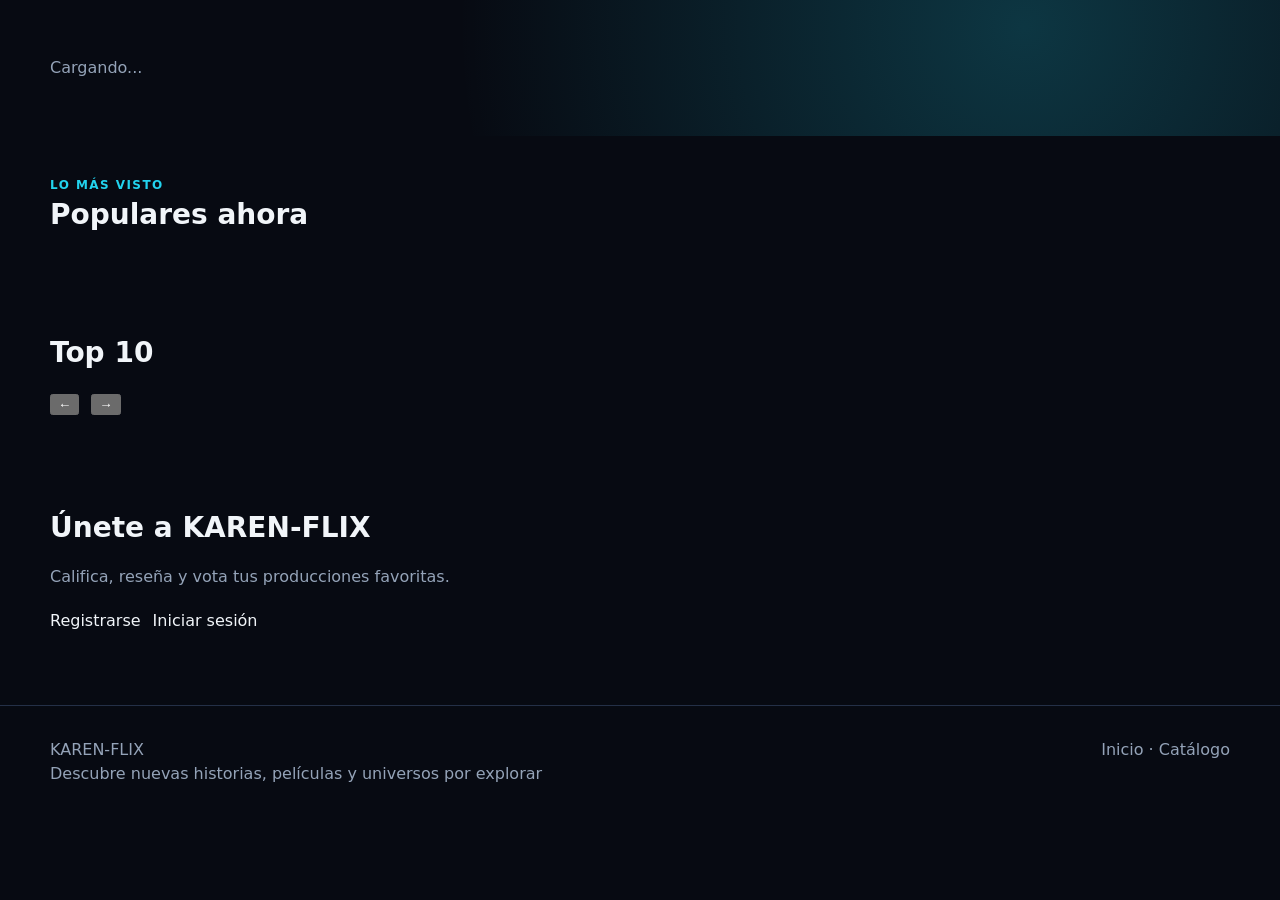
==== commit 27f3c832: "feat: agregar estructura de la pagina" ====
--- a/index.html
+++ b/index.html
@@ -1,100 +1,36 @@
 <!DOCTYPE html>
-<html lang="es">
+<html lang="es" data-theme="dark">
 <head>
-  <meta charset="UTF-8">
-  <meta name="viewport" content="width=device-width, initial-scale=1.0">
-  <title>KAREN-FLIX - Descubre películas y series</title>
-  <link rel="stylesheet" href="css/variables.css">
-  <link rel="stylesheet" href="css/base.css">
-  <link rel="stylesheet" href="css/components.css">
+    <meta charset="UTF-8"><meta name="viewport" content="width=device-width, initial-scale=1"><title>KAREN-FLIX</title>
+    <link rel="stylesheet" href="css/variables.css"><link rel="stylesheet" href="css/base.css"><link rel="stylesheet" href="css/components.css">
 </head>
 <body>
-  <nav class="navbar">
-    <div class="navbar-container">
-      <div class="navbar-left">
-        <button class="hamburger" id="hamburger-btn" aria-label="Menú">
-          <span></span>
-          <span></span>
-          <span></span>
-        </button>
-        <a href="index.html" class="navbar-logo">KAREN<span>-FLIX</span></a>
-      </div>
-      <ul class="navbar-menu">
-        <li><a href="index.html" class="active">Inicio</a></li>
-        <li><a href="pages/catalogo.html">Populares</a></li>
-        <li><a href="pages/catalogo.html">Catálogo</a></li>
-      </ul>
-      <div class="navbar-right">
-        <div class="search-box">
-          <input type="text" id="search-input" placeholder="Buscar títulos...">
-          <button class="btn btn-primary" id="search-btn">Buscar</button>
-        </div>
-        <button class="btn btn-secondary" id="login-btn">Iniciar Sesión</button>
-        <button class="btn btn-primary" id="register-btn">Registrarse</button>
-      </div>
-    </div>
-  </nav>
-
-  <div class="mobile-menu" id="mobile-menu">
-    <button class="mobile-menu-close" id="mobile-menu-close">&times;</button>
-    <ul>
-      <li><a href="index.html">Inicio</a></li>
-      <li><a href="pages/catalogo.html">Populares</a></li>
-      <li><a href="pages/catalogo.html">Catálogo</a></li>
-      <li><a href="pages/login.html">Iniciar Sesión</a></li>
-      <li><a href="pages/login.html">Registrarse</a></li>
-    </ul>
-  </div>
-
-  <main>
-    <section class="hero">
-      <div class="container">
-        <div class="hero-content">
-          <h1>Más historias. Otros universos.</h1>
-          <p>Explora historias, documentales y aventuras seleccionadas para ti.</p>
-          <div class="hero-buttons">
-            <a href="pages/catalogo.html" class="btn btn-primary">Explorar catálogo</a>
-            <a href="pages/catalogo.html?orden=popular" class="btn btn-secondary">Ver populares</a>
-          </div>
-        </div>
-      </div>
-    </section>
-
-    <section class="container">
-      <div class="section-header">
-        <h2>Populares ahora</h2>
-        <span class="subtitle">Selección de prueba</span>
-      </div>
-      <div class="cards-grid" id="popular-cards">
-        <!-- Las tarjetas se cargan dinámicamente -->
-      </div>
-    </section>
-
-    <section class="container">
-      <div class="section-header">
-        <h2>Recomendación de la semana</h2>
-      </div>
-      <div class="cards-grid" id="recommended-cards">
-        <!-- Las tarjetas se cargan dinámicamente -->
-      </div>
-    </section>
-  </main>
-
-  <footer class="footer">
-    <div class="footer-content">
-      <p>Descubre las nuevas películas y series que están marcando tendencia</p>
-      <p>&copy; 2026 KAREN-FLIX. Todos los derechos reservados.</p>
-    </div>
-  </footer>
-
-  <div class="toast-container" id="toast-container"></div>
-
-  <script type="module" src="js/config.js"></script>
-  <script type="module" src="js/ui.js"></script>
-  <script type="module" src="js/api.js"></script>
-  <script type="module" src="js/auth.js"></script>
-  <script type="module" src="js/components/navbar.js"></script>
-  <script type="module" src="js/components/tarjetaPelicula.js"></script>
-  <script type="module" src="js/pages/inicio.js"></script>
+    <div id="navbar"></div>
+    <main>
+        <section class="hero"><div class="contenedor hero-grid">
+            <div id="hero-contenido"><p class="muted">Cargando...</p></div>
+            <div class="poster hero-poster" id="hero-poster" style="--h:200" role="img" aria-label="Póster destacado"></div>
+        </div></section>
+        <section class="seccion contenedor" id="populares">
+            <p class="eyebrow">Lo más visto</p><h2 class="titulo-seccion">Populares ahora</h2>
+            <div class="grid-tarjetas" id="populares-lista"></div>
+        </section>
+        <section class="seccion contenedor">
+            <h2 class="titulo-seccion">Top 10</h2>
+            <div class="acciones"><button class="btn" data-scroll="-1" aria-label="Anterior">←</button><button class="btn" data-scroll="1" aria-label="Siguiente">→</button></div>
+            <div class="carrusel" id="top10"></div>
+        </section>
+        <div class="contenedor" id="categorias"></div>
+        <section class="seccion contenedor"><div class="caja">
+            <h2 class="titulo-seccion">Únete a KAREN-FLIX</h2>
+            <p class="muted">Califica, reseña y vota tus producciones favoritas.</p>
+            <div class="acciones"><a class="btn btn-primario" href="pages/login.html?modo=registro">Registrarse</a><a class="btn" href="pages/login.html">Iniciar sesión</a></div>
+        </div></section>
+    </main>
+    <footer class="footer"><div class="contenedor footer-grid">
+        <div><a class="logo" href="index.html">KAREN<span>-FLIX</span></a><p>Descubre nuevas historias, películas y universos por explorar</p></div>
+        <nav aria-label="Pie"><a href="index.html">Inicio</a> · <a href="pages/catalogo.html">Catálogo</a></nav>
+    </div></footer>
+    <script type="module" src="js/pages/inicio.js"></script>
 </body>
-</html>+</html>
--- a/css/variables.css
+++ b/css/variables.css
@@ -1,37 +1,30 @@
 :root {
-  /* Colores principales */
-  --color-bg: #080b14;
-  --color-surface: #111827;
-  --color-surface-raised: #192235;
-  --color-text: #f5f7fb;
-  --color-text-muted: #a6b0c3;
-  --color-primary: #8b5cf6;
-  --color-primary-hover: #a78bfa;
-  --color-accent: #22d3ee;
-  --color-border: rgba(255, 255, 255, 0.1);
-  --color-success: #34d399;
+  --bg: #070a12;
+  --surface: #111827;
+  --surface-2: #1a2233;
+  --text: #f1f5f9;
+  --muted: #94a3b8;
+  --accent: #22d3ee;
+  --accent-text: #04121a;
+  --border: #243047;
+  --danger: #f87171;
+  --ok: #34d399;
+  --radius: 14px;
+  --espacio: 1rem;
+  --fuente: "Inter", system-ui, -apple-system, "Segoe UI", sans-serif;
+  color-scheme: dark;
+}
 
-  /* Diseño */
-  --radius-sm: 8px;
-  --radius-md: 14px;
-  --radius-lg: 22px;
-  --container-width: 1180px;
-  --header-height: 76px;
-  --shadow-card: 0 18px 40px rgba(0, 0, 0, 0.24);
-
-  /* Espaciado */
-  --space-1: 4px;
-  --space-2: 8px;
-  --space-3: 12px;
-  --space-4: 16px;
-  --space-5: 24px;
-  --space-6: 32px;
-  --space-7: 48px;
-
-  /* Tipografía */
-  --font-family: Inter, ui-sans-serif, system-ui, -apple-system, BlinkMacSystemFont, "Segoe UI", sans-serif;
-  --text-sm: 0.875rem;
-  --text-base: 1rem;
-  --text-lg: 1.25rem;
-  --text-xl: clamp(1.8rem, 4vw, 3.6rem);
+[data-theme="light"] {
+  --bg: #f4f7fb;
+  --surface: #ffffff;
+  --surface-2: #e8eef6;
+  --text: #0f172a;
+  --muted: #475569;
+  --accent: #0891b2;
+  --accent-text: #ffffff;
+  --border: #cbd5e1;
+  --danger: #dc2626;
+  --ok: #059669;
+  color-scheme: light;
 }
--- a/css/base.css
+++ b/css/base.css
@@ -1,98 +1,39 @@
-@import url("https://fonts.googleapis.com/css2?family=Inter:wght@400;500;600;700;800&display=swap");
+*, *::before, *::after { box-sizing: border-box; margin: 0; }
 
-* { box-sizing: border-box; }
-html { scroll-behavior: smooth; }
 body {
-  margin: 0;
-  min-width: 320px;
-  background: radial-gradient(ellipse at 75% 0%, rgba(91, 33, 182, .16), transparent 35%), var(--color-bg);
-  color: var(--color-text);
-  font-family: var(--font-family);
-  line-height: 1.5;
+    background: var(--bg);
+    color: var(--text);
+    font-family: var(--fuente);
+    line-height: 1.5;
+    transition: background-color 0.3s, color 0.3s;
 }
+
 a { color: inherit; text-decoration: none; }
-button, input, select { font: inherit; }
-button, a, select { -webkit-tap-highlight-color: transparent; }
-button:focus-visible, a:focus-visible, input:focus-visible, select:focus-visible {
-  outline: 2px solid var(--color-accent);
-  outline-offset: 3px;
+img { max-width: 100%; display: block; }
+
+.contenedor { width: min(1180px, 100% - 2rem); margin-inline: auto; }
+.seccion { padding-block: 2.5rem; }
+.eyebrow { color: var(--accent); font-size: 0.75rem; font-weight: 700; letter-spacing: 0.12em; text-transform: uppercase; }
+.titulo-seccion { font-size: 1.75rem; margin-bottom: 1rem; }
+.muted { color: var(--muted); }
+.vacio { color: var(--muted); padding: 1.5rem 0; }
+
+.hero { padding-block: 3.5rem; background: radial-gradient(circle at 80% 20%, color-mix(in srgb, var(--accent) 22%, transparent), transparent 55%); }
+.hero-grid { display: grid; grid-template-columns: 1.2fr 1fr; gap: 2rem; align-items: center; }
+.hero h1 { font-size: clamp(2rem, 5vw, 3.6rem); line-height: 1.05; margin-block: 0.5rem 1rem; }
+.hero-poster { aspect-ratio: 3 / 4; max-width: 320px; margin-inline: auto; border-radius: 20px; transform: rotate(3deg); }
+
+.grid-tarjetas { display: grid; grid-template-columns: repeat(auto-fill, minmax(220px, 1fr)); gap: 1.25rem; }
+.acciones { display: flex; flex-wrap: wrap; gap: 0.75rem; margin-top: 1.25rem; }
+
+.carrusel { display: flex; gap: 1.25rem; overflow-x: auto; scroll-snap-type: x mandatory; padding-bottom: 0.75rem; }
+.carrusel > * { flex: 0 0 220px; scroll-snap-align: start; }
+
+.detalle-grid { display: grid; grid-template-columns: 280px 1fr; gap: 2rem; }
+.footer { border-top: 1px solid var(--border); padding-block: 2rem; margin-top: 2rem; color: var(--muted); }
+.footer-grid { display: flex; flex-wrap: wrap; gap: 1.5rem; justify-content: space-between; }
+
+@media (max-width: 800px) {
+    .hero-grid, .detalle-grid { grid-template-columns: 1fr; }
+    .hero-poster { max-width: 220px; }
 }
-img { display: block; max-width: 100%; }
-[hidden] { display: none !important; }
-.sr-only {
-  position: absolute; width: 1px; height: 1px; padding: 0; margin: -1px;
-  overflow: hidden; clip: rect(0, 0, 0, 0); white-space: nowrap; border: 0;
-}
-.topbar {
-  min-height: var(--header-height);
-  display: flex; align-items: center; gap: var(--space-6);
-  padding: 14px max(5vw, calc((100vw - var(--container-width)) / 2));
-  border-bottom: 1px solid var(--color-border);
-  background: rgba(8, 11, 20, .88);
-  position: sticky; top: 0; z-index: 10; backdrop-filter: blur(16px);
-}
-.brand { font-size: 1.25rem; font-weight: 800; letter-spacing: .1em; white-space: nowrap; }
-.brand span { color: var(--color-accent); }
-.nav { display: flex; gap: var(--space-5); }
-.nav__link { color: var(--color-text-muted); font-size: var(--text-sm); transition: color .2s; }
-.nav__link:hover, .nav__link--active { color: var(--color-text); }
-.search { display: flex; gap: var(--space-2); margin-left: auto; }
-.search input, .filter-label select {
-  color: var(--color-text); background: var(--color-surface);
-  border: 1px solid var(--color-border); border-radius: var(--radius-sm);
-  padding: 10px 12px; min-width: 0;
-}
-.search input { width: min(220px, 24vw); }
-.search input::placeholder { color: #78849b; }
-main { max-width: var(--container-width); margin: 0 auto; padding: 0 24px; }
-.hero {
-  min-height: 430px; display: grid; grid-template-columns: 1.05fr .95fr;
-  align-items: center; gap: var(--space-6); padding: 54px 0 64px;
-}
-.hero__content { position: relative; z-index: 1; }
-.eyebrow { color: var(--color-accent); font-size: .72rem; font-weight: 800; letter-spacing: .16em; margin: 0 0 10px; }
-h1 { font-size: var(--text-xl); line-height: 1.06; letter-spacing: -.045em; margin: 0 0 18px; }
-h2 { font-size: clamp(1.35rem, 2.5vw, 1.8rem); letter-spacing: -.025em; margin: 0; }
-.hero__description { color: var(--color-text-muted); max-width: 470px; margin: 0 0 26px; }
-.hero__actions { display: flex; gap: 12px; flex-wrap: wrap; }
-.hero__art { min-height: 320px; position: relative; display: grid; place-items: center; overflow: hidden; }
-.hero__poster {
-  width: min(270px, 75%); aspect-ratio: 3 / 4; border-radius: 18px; padding: 24px;
-  display: flex; flex-direction: column; justify-content: flex-end; gap: 12px;
-  background: linear-gradient(155deg, rgba(34,211,238,.15), transparent 35%), linear-gradient(20deg, #16112f, #3b1d68 55%, #0e7490);
-  border: 1px solid rgba(255,255,255,.22); box-shadow: 0 25px 70px rgba(34,211,238,.13);
-  transform: rotate(3deg); position: relative; z-index: 1;
-}
-.hero__poster span { font-size: .7rem; letter-spacing: .2em; color: #a5f3fc; }
-.hero__poster strong { font-size: 1.8rem; line-height: 1; }
-.hero__poster small { font-size: .55rem; letter-spacing: .14em; color: #d8b4fe; }
-.orb { position: absolute; border-radius: 50%; filter: blur(1px); }
-.orb--one { width: 260px; height: 260px; background: rgba(139,92,246,.24); right: 6%; top: 4%; }
-.orb--two { width: 180px; height: 180px; background: rgba(34,211,238,.17); left: 8%; bottom: 4%; }
-.section { padding: 22px 0 44px; }
-.section__heading { display: flex; justify-content: space-between; align-items: end; gap: 20px; margin-bottom: 20px; }
-.section__hint { color: var(--color-text-muted); font-size: var(--text-sm); }
-.filter-label { display: flex; align-items: center; gap: 10px; color: var(--color-text-muted); font-size: var(--text-sm); }
-.filter-label select { padding: 8px 30px 8px 10px; }
-.footer {
-  border-top: 1px solid var(--color-border); padding: 26px 5vw;
-  display: flex; align-items: center; justify-content: space-between; gap: 20px;
-  color: var(--color-text-muted); font-size: var(--text-sm);
-}
-.brand--small { font-size: .95rem; color: var(--color-text); }
-@media (max-width: 760px) {
-  .topbar { flex-wrap: wrap; gap: 14px; padding: 14px 20px; }
-  .nav { order: 3; width: 100%; gap: 18px; }
-  .search { margin-left: auto; }
-  .search input { width: min(190px, 42vw); }
-  main { padding: 0 20px; }
-  .hero { grid-template-columns: 1fr; padding: 42px 0 28px; gap: 8px; }
-  .hero__art { min-height: 250px; }
-  .hero__poster { width: 190px; }
-  .section__heading { align-items: start; flex-direction: column; }
-  .footer { align-items: start; flex-direction: column; }
-}
-@media (prefers-reduced-motion: reduce) {
-  html { scroll-behavior: auto; }
-  *, *::before, *::after { transition-duration: .01ms !important; animation-duration: .01ms !important; }
-}
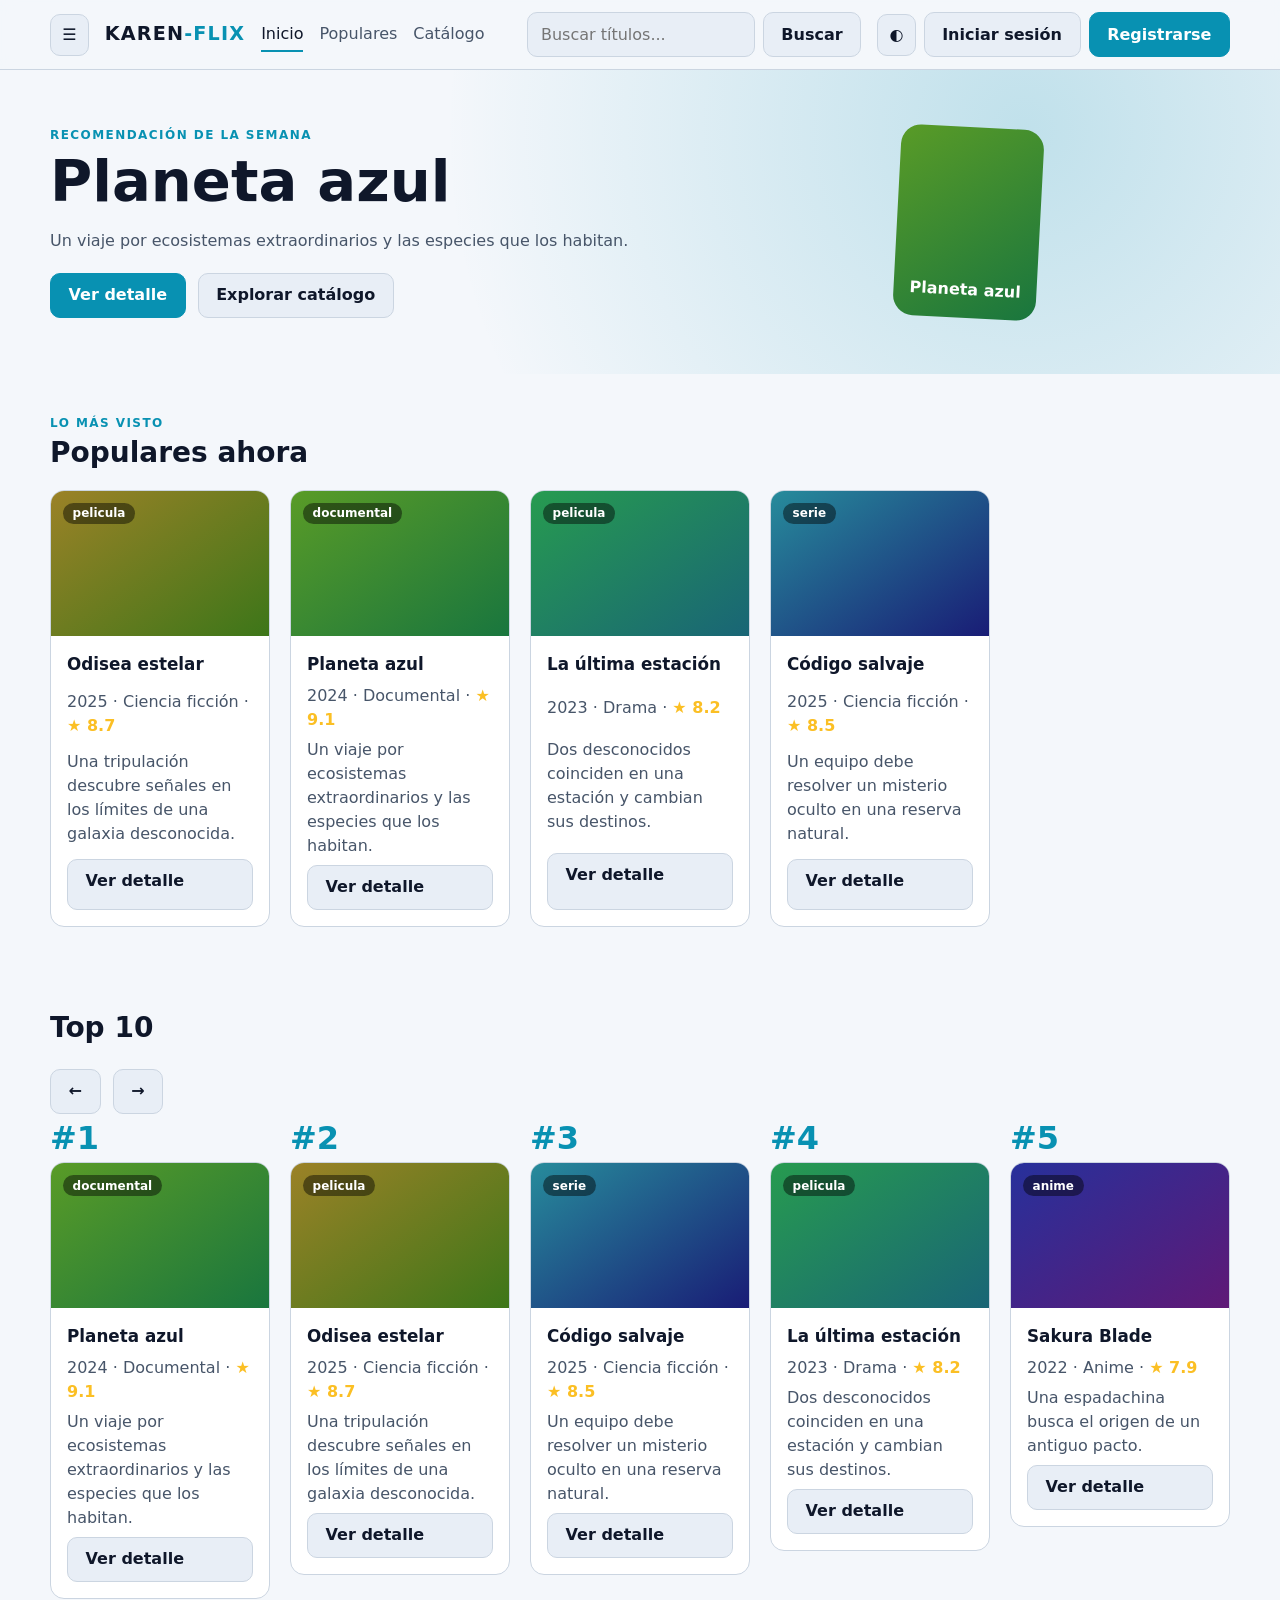
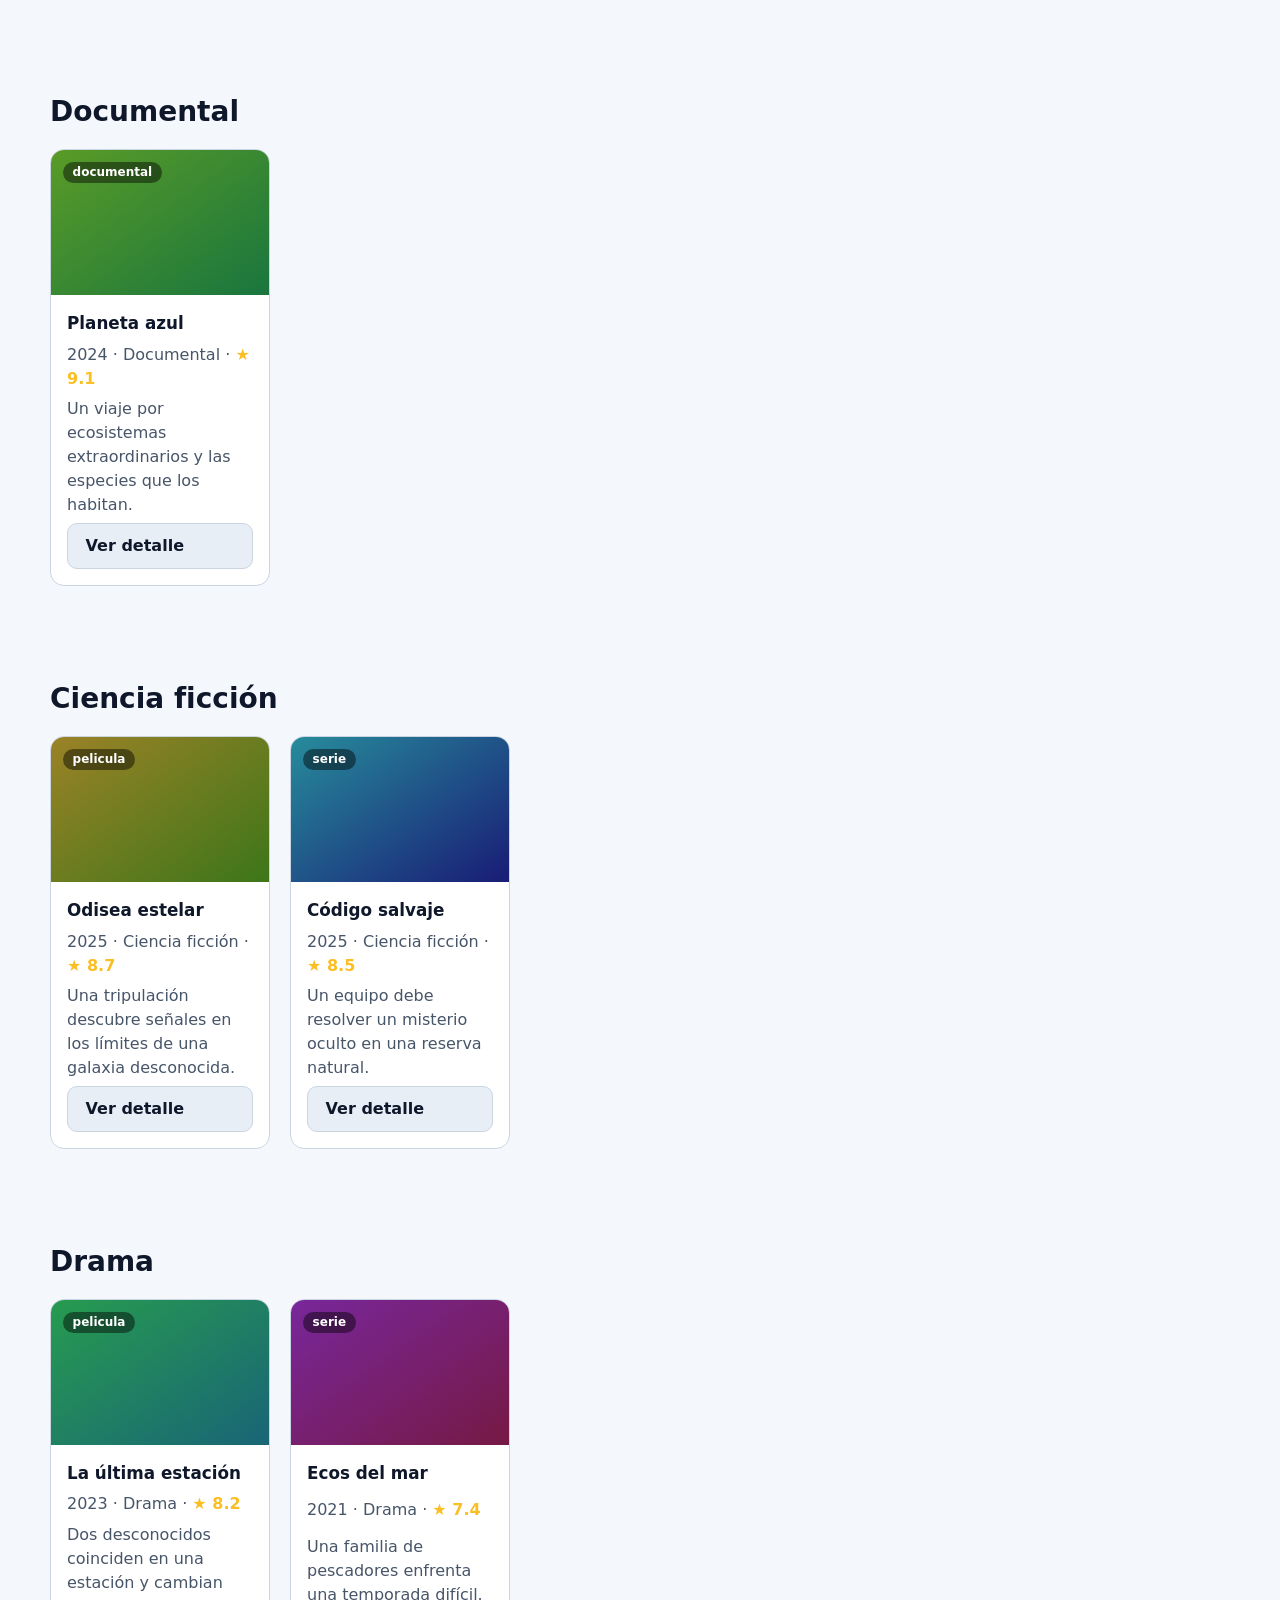
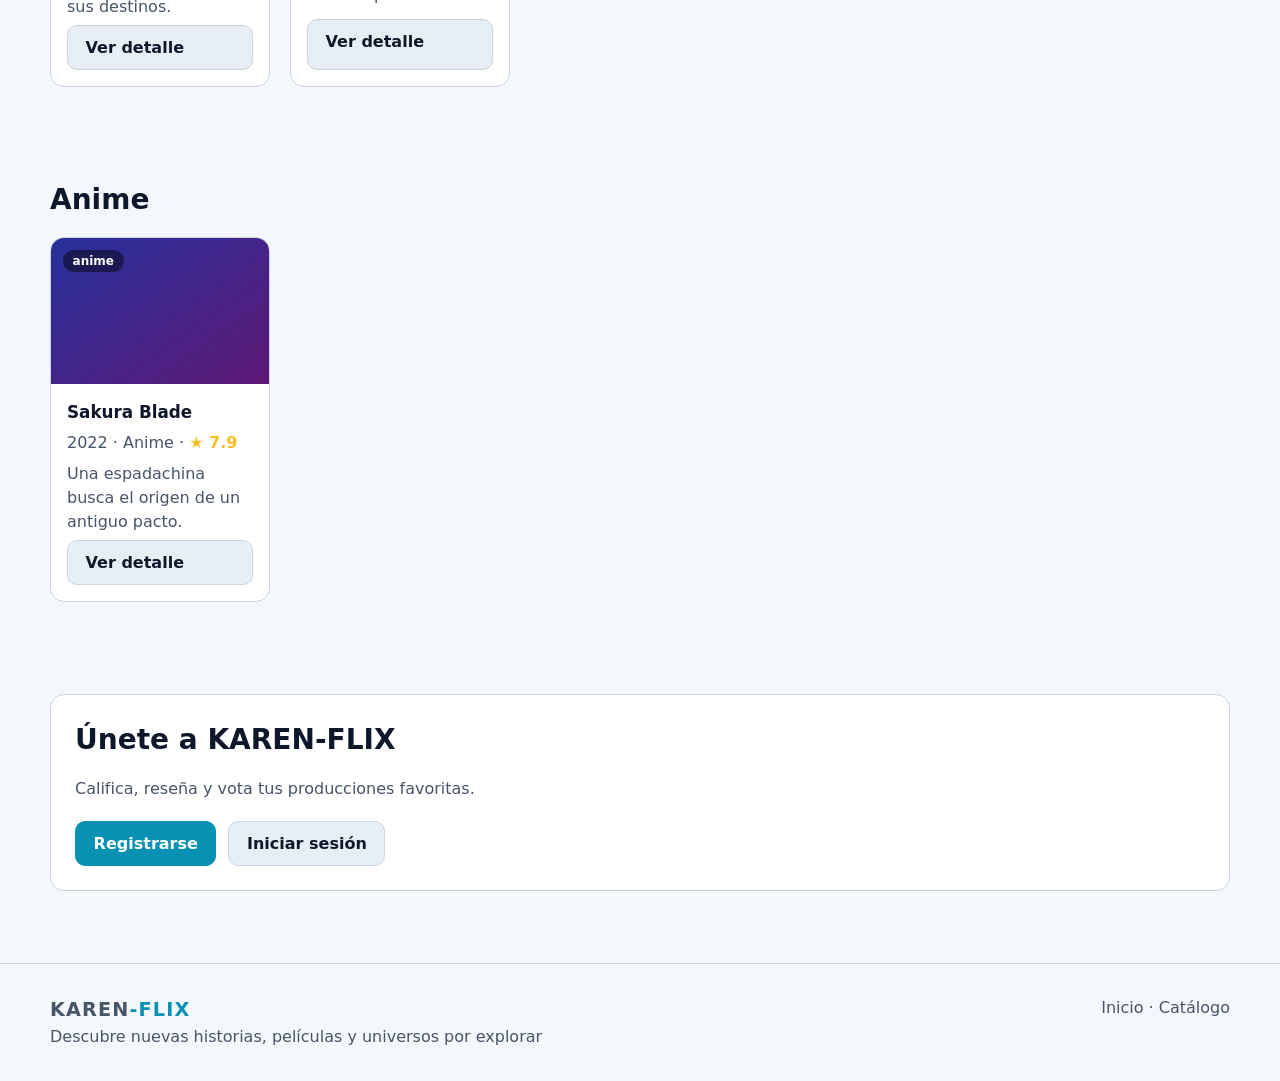
==== commit de77a8fe: "fix: correcion en los links" ====
--- a/index.html
+++ b/index.html
@@ -2,7 +2,9 @@
 <html lang="es" data-theme="dark">
 <head>
     <meta charset="UTF-8"><meta name="viewport" content="width=device-width, initial-scale=1"><title>KAREN-FLIX</title>
-    <link rel="stylesheet" href="css/variables.css"><link rel="stylesheet" href="css/base.css"><link rel="stylesheet" href="css/components.css">
+    <link rel="stylesheet" href="css/base.css">
+    <link rel="stylesheet" href="css/variables.css">
+    <link rel="stylesheet" href="css/componets.css">
 </head>
 <body>
     <div id="navbar"></div>
--- a/css/componets.css
+++ b/css/componets.css
@@ -0,0 +1,73 @@
+.navbar { position: sticky; top: 0; z-index: 20; background: color-mix(in srgb, var(--bg) 92%, transparent); border-bottom: 1px solid var(--border); backdrop-filter: blur(8px); }
+.navbar-fila { display: flex; align-items: center; gap: 1rem; padding-block: 0.75rem; flex-wrap: wrap; }
+.logo { font-weight: 800; letter-spacing: 0.06em; font-size: 1.2rem; }
+.logo span { color: var(--accent); }
+.nav-links { display: flex; gap: 1rem; }
+.nav-links a { color: var(--muted); padding: 0.25rem 0; border-bottom: 2px solid transparent; }
+.nav-links a:hover, .nav-links a.activo { color: var(--text); border-color: var(--accent); }
+.buscador { display: flex; gap: 0.5rem; margin-left: auto; }
+.nav-acciones { display: flex; gap: 0.5rem; align-items: center; }
+
+/* ---------- Menú lateral ---------- */
+.panel { position: fixed; inset: 0 auto 0 0; width: 260px; background: var(--surface); border-right: 1px solid var(--border); padding: 1.5rem; z-index: 40; transform: translateX(-100%); transition: transform 0.3s; display: flex; flex-direction: column; gap: 0.75rem; }
+.panel a { padding: 0.6rem 0.75rem; border-radius: 10px; }
+.panel a:hover, .panel a.activo { background: var(--surface-2); }
+.fondo-panel { position: fixed; inset: 0; background: rgb(0 0 0 / 0.55); z-index: 30; opacity: 0; pointer-events: none; transition: opacity 0.3s; }
+body.menu-abierto .panel { transform: none; }
+body.menu-abierto .fondo-panel { opacity: 1; pointer-events: auto; }
+
+/* ---------- Botones y formularios ---------- */
+.btn { border: 1px solid var(--border); background: var(--surface-2); color: var(--text); font: inherit; font-weight: 700; padding: 0.6rem 1.1rem; border-radius: 10px; cursor: pointer; transition: transform 0.15s, background-color 0.2s; }
+.btn:hover { transform: translateY(-2px); }
+.btn:focus-visible, input:focus-visible, select:focus-visible, textarea:focus-visible { outline: 2px solid var(--accent); outline-offset: 2px; }
+.btn-primario { background: var(--accent); color: var(--accent-text); border-color: var(--accent); }
+.btn:disabled { opacity: 0.6; cursor: wait; transform: none; }
+.btn-icono { padding: 0.5rem 0.7rem; }
+
+input, select, textarea { width: 100%; font: inherit; color: var(--text); background: var(--surface-2); border: 1px solid var(--border); border-radius: 10px; padding: 0.6rem 0.8rem; }
+.campo { display: grid; gap: 0.35rem; margin-bottom: 1rem; }
+.campo label { color: var(--muted); font-size: 0.9rem; }
+.error-campo { color: var(--danger); font-size: 0.85rem; min-height: 1.1em; }
+.caja { background: var(--surface); border: 1px solid var(--border); border-radius: var(--radius); padding: 1.5rem; }
+.caja-auth { max-width: 440px; margin: 3rem auto; }
+.pestanas { display: flex; gap: 0.5rem; margin-bottom: 1.25rem; }
+.pestanas .btn[aria-selected="true"] { background: var(--accent); color: var(--accent-text); }
+.chips { display: flex; flex-wrap: wrap; gap: 0.5rem; margin-block: 1rem; }
+.chip[aria-pressed="true"] { background: var(--accent); color: var(--accent-text); }
+.filtros { display: grid; grid-template-columns: 2fr repeat(3, 1fr); gap: 0.75rem; }
+
+/* ---------- Tarjetas ---------- */
+.poster { background: linear-gradient(145deg, hsl(var(--h) 60% 38%), hsl(calc(var(--h) + 50) 65% 28%)); display: grid; place-items: end start; padding: 1rem; color: #fff; font-weight: 800; }
+.tarjeta { background: var(--surface); border: 1px solid var(--border); border-radius: var(--radius); overflow: hidden; display: flex; flex-direction: column; transition: transform 0.2s, border-color 0.2s; }
+.tarjeta:hover, .tarjeta:focus-within { transform: translateY(-4px); border-color: var(--accent); }
+.tarjeta .poster { aspect-ratio: 3 / 2; position: relative; }
+.badge { position: absolute; top: 0.75rem; left: 0.75rem; background: rgb(0 0 0 / 0.45); border-radius: 999px; padding: 0.1rem 0.6rem; font-size: 0.75rem; }
+.tarjeta-cuerpo { padding: 1rem; display: grid; gap: 0.4rem; flex: 1; }
+.tarjeta-cuerpo h3 { font-size: 1.05rem; }
+.score { color: #fbbf24; font-weight: 700; }
+.top-numero { font-size: 2rem; color: var(--accent); font-weight: 800; }
+
+/* ---------- Reseñas ---------- */
+.resena { border-left: 3px solid var(--accent); background: var(--surface); border-radius: 0 var(--radius) var(--radius) 0; padding: 1rem 1.25rem; margin-bottom: 1rem; }
+.resena-cabecera { display: flex; justify-content: space-between; gap: 1rem; flex-wrap: wrap; }
+.selector-nota { display: flex; flex-wrap: wrap; gap: 0.4rem; }
+.selector-nota .btn { min-width: 2.4rem; padding: 0.4rem 0; }
+.selector-nota .btn[aria-pressed="true"] { background: var(--accent); color: var(--accent-text); }
+.reaccion[aria-pressed="true"] { border-color: var(--accent); color: var(--accent); }
+
+/* ---------- Avisos ---------- */
+.toasts { position: fixed; right: 1rem; bottom: 1rem; display: grid; gap: 0.5rem; z-index: 60; }
+.toast { background: var(--surface); border: 1px solid var(--border); border-left: 4px solid var(--ok); padding: 0.75rem 1rem; border-radius: 10px; opacity: 0; transform: translateY(10px); transition: opacity 0.3s, transform 0.3s; }
+.toast.error { border-left-color: var(--danger); }
+.toast.visible { opacity: 1; transform: none; }
+body.cargando { cursor: progress; }
+body.cargando main { opacity: 0.6; }
+
+@media (max-width: 800px) {
+    .nav-links { display: none; }
+    .buscador { order: 5; width: 100%; margin-left: 0; }
+    .filtros { grid-template-columns: 1fr 1fr; }
+}
+@media (max-width: 480px) {
+    .nav-acciones .btn-texto { display: none; }
+}
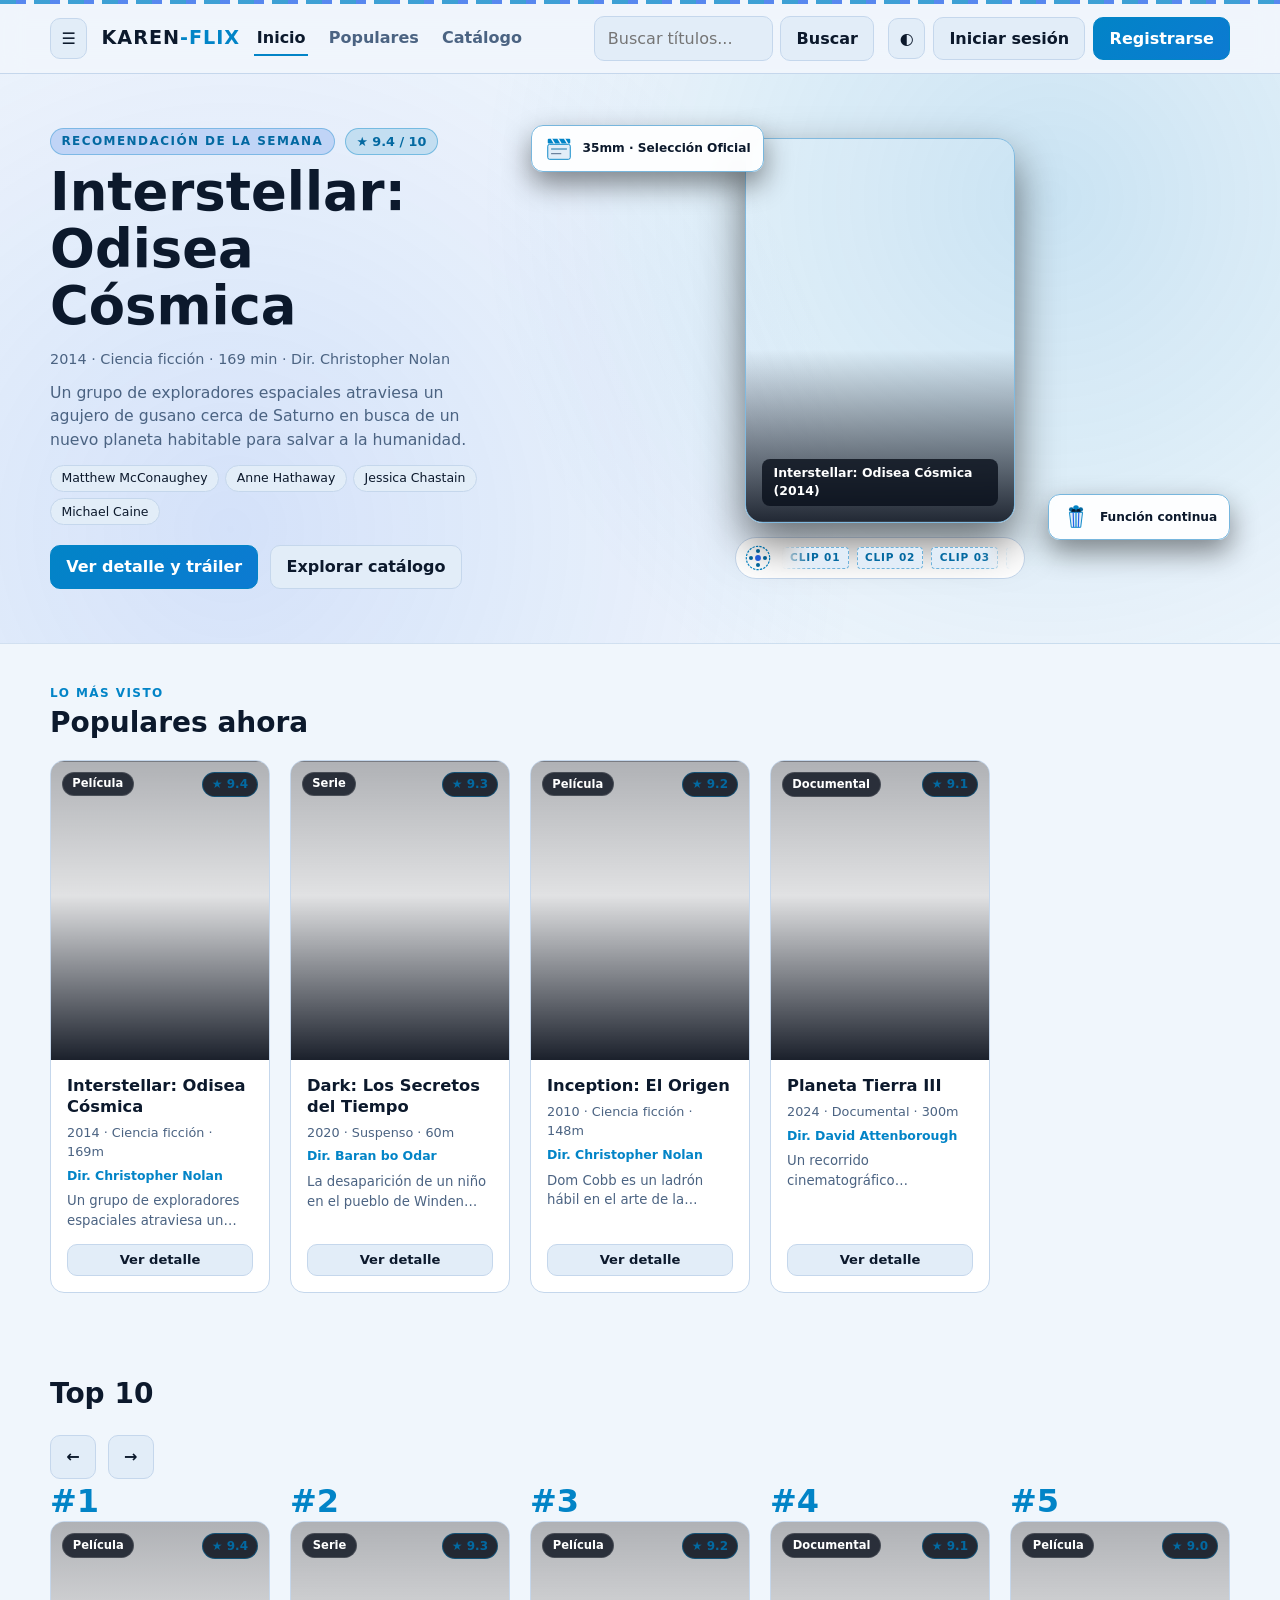
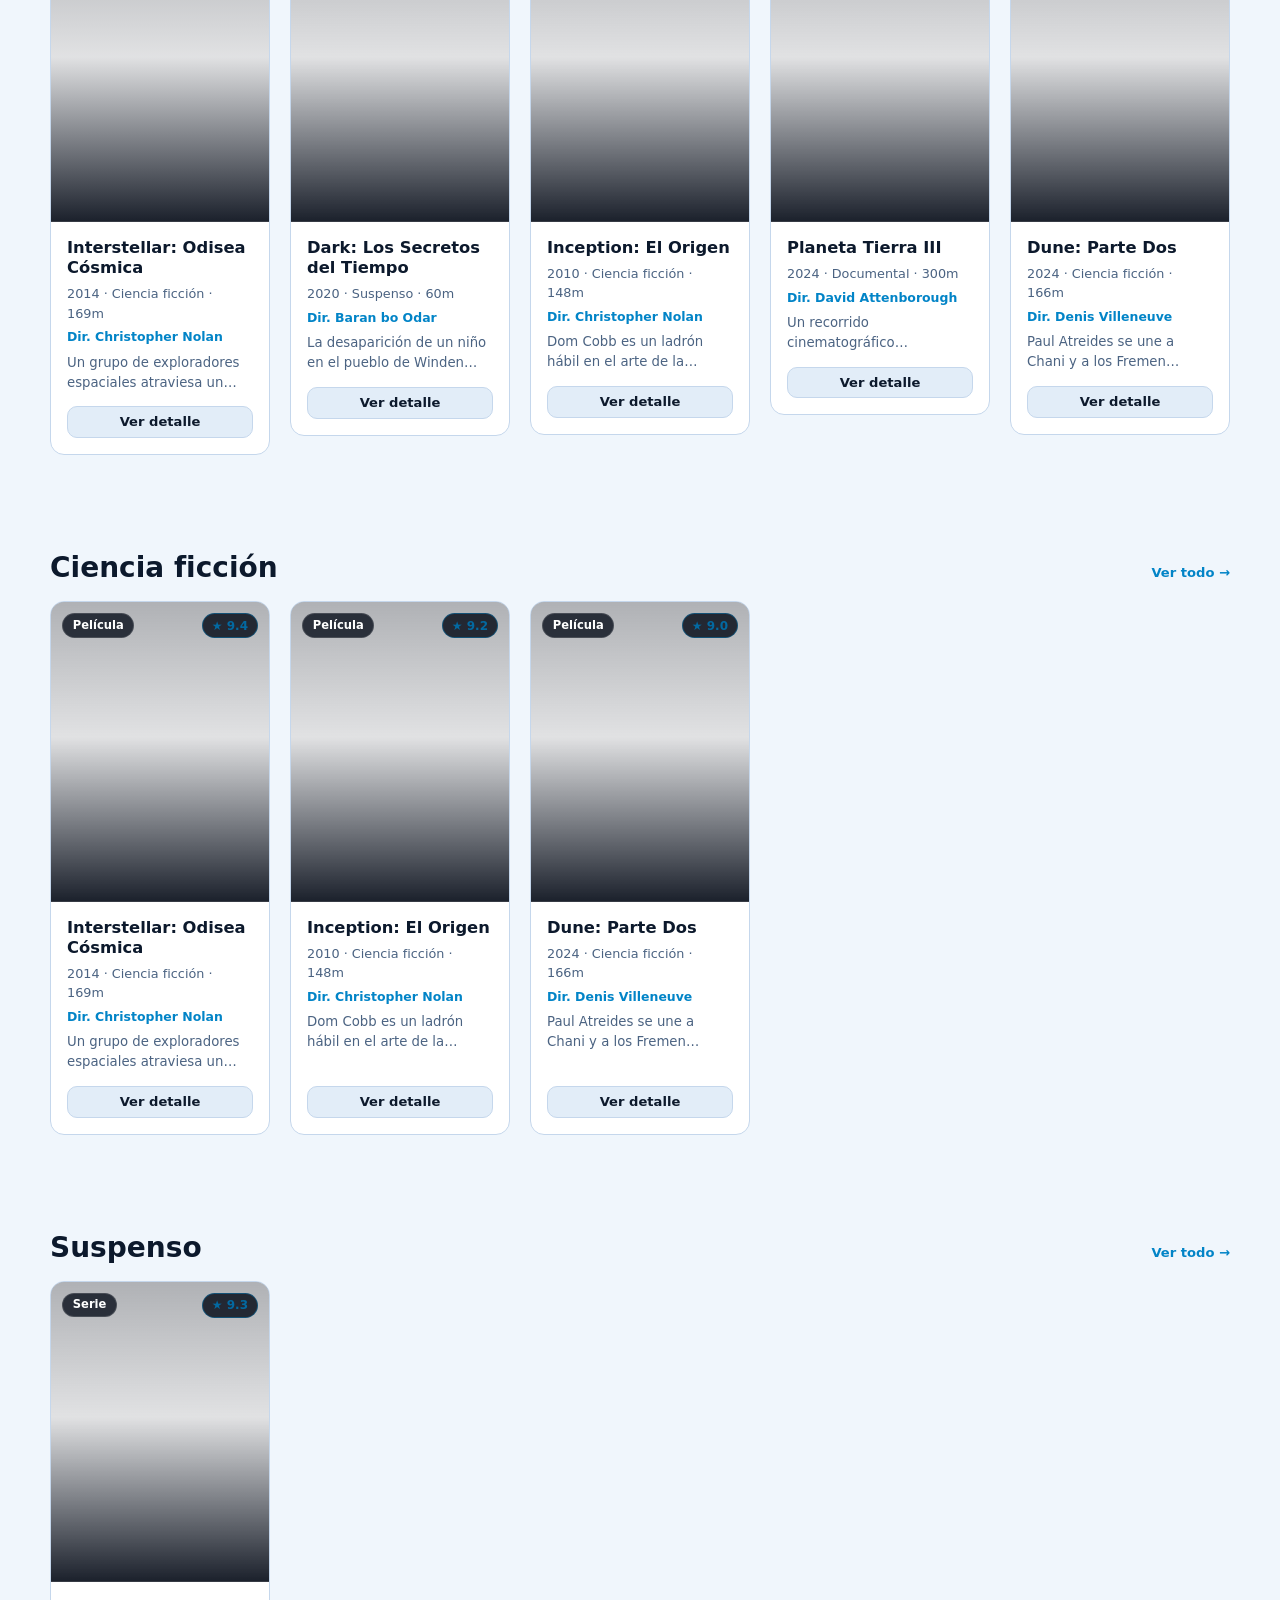
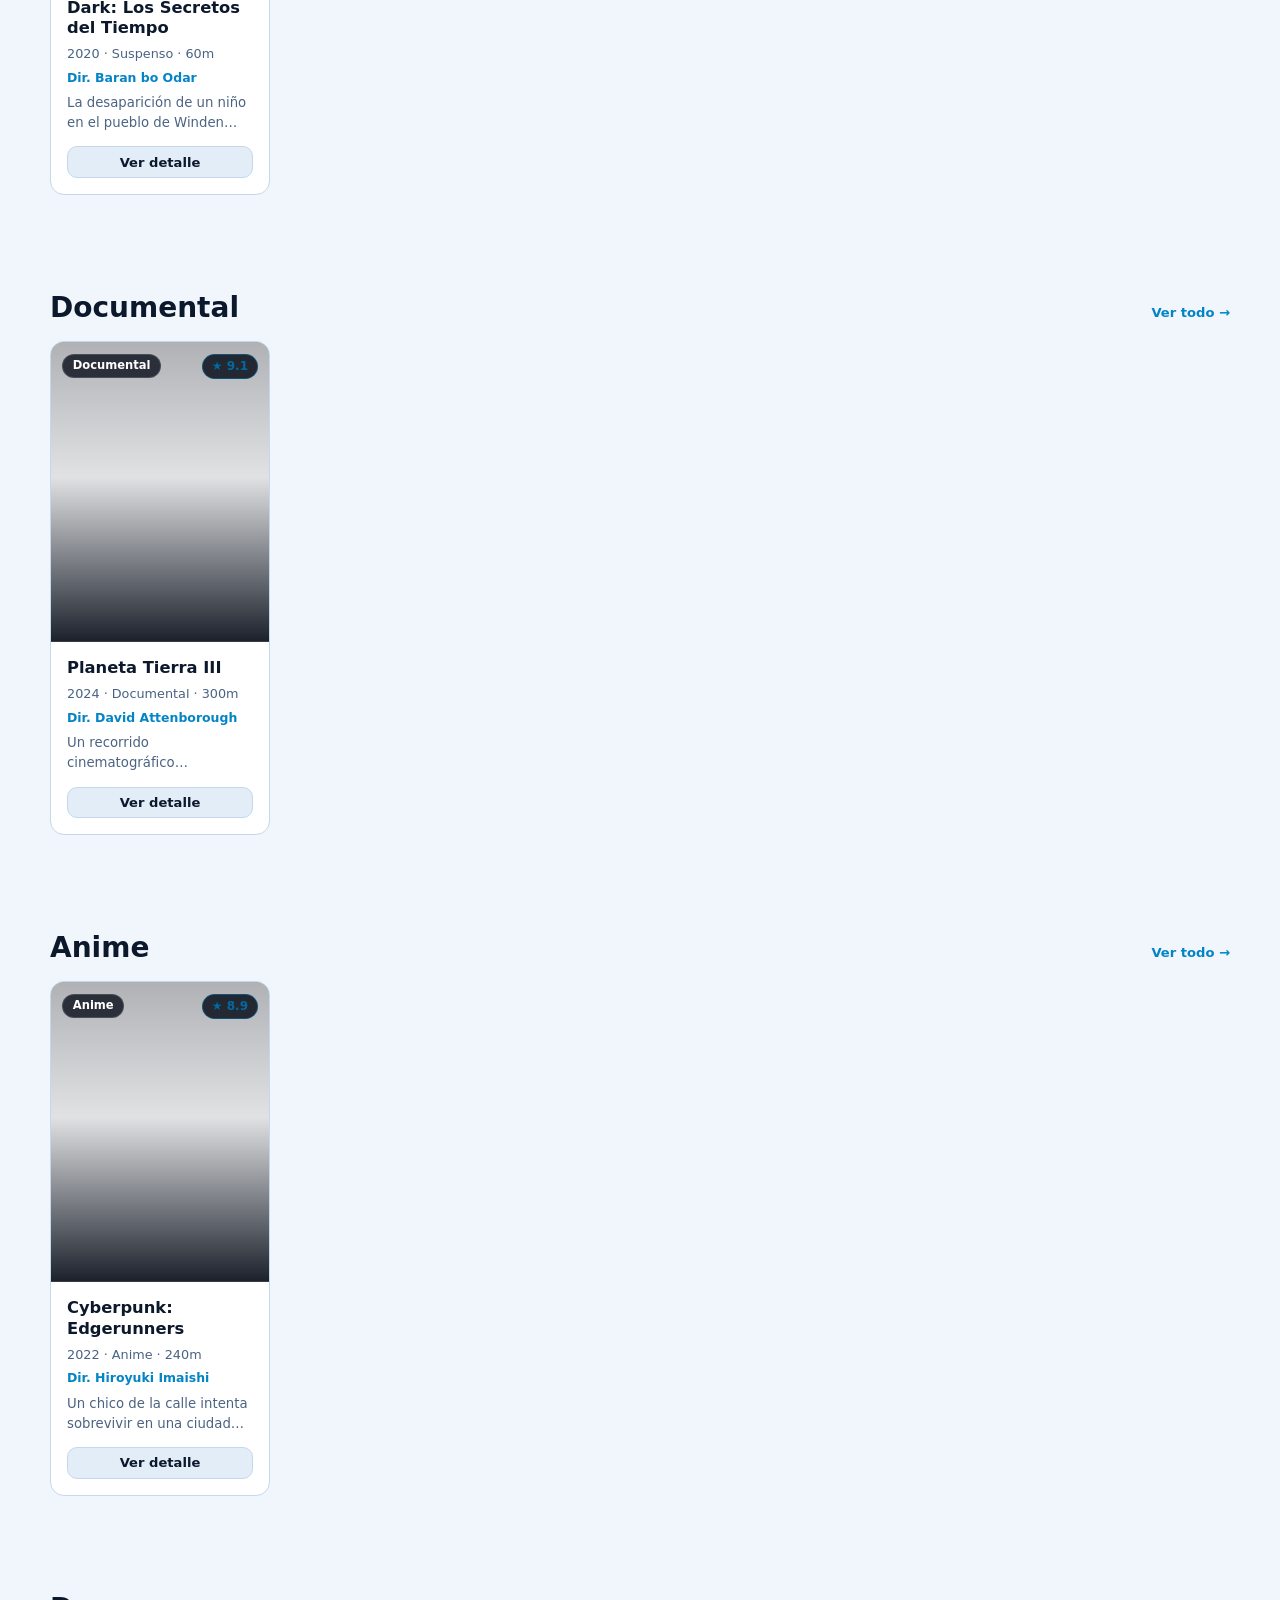
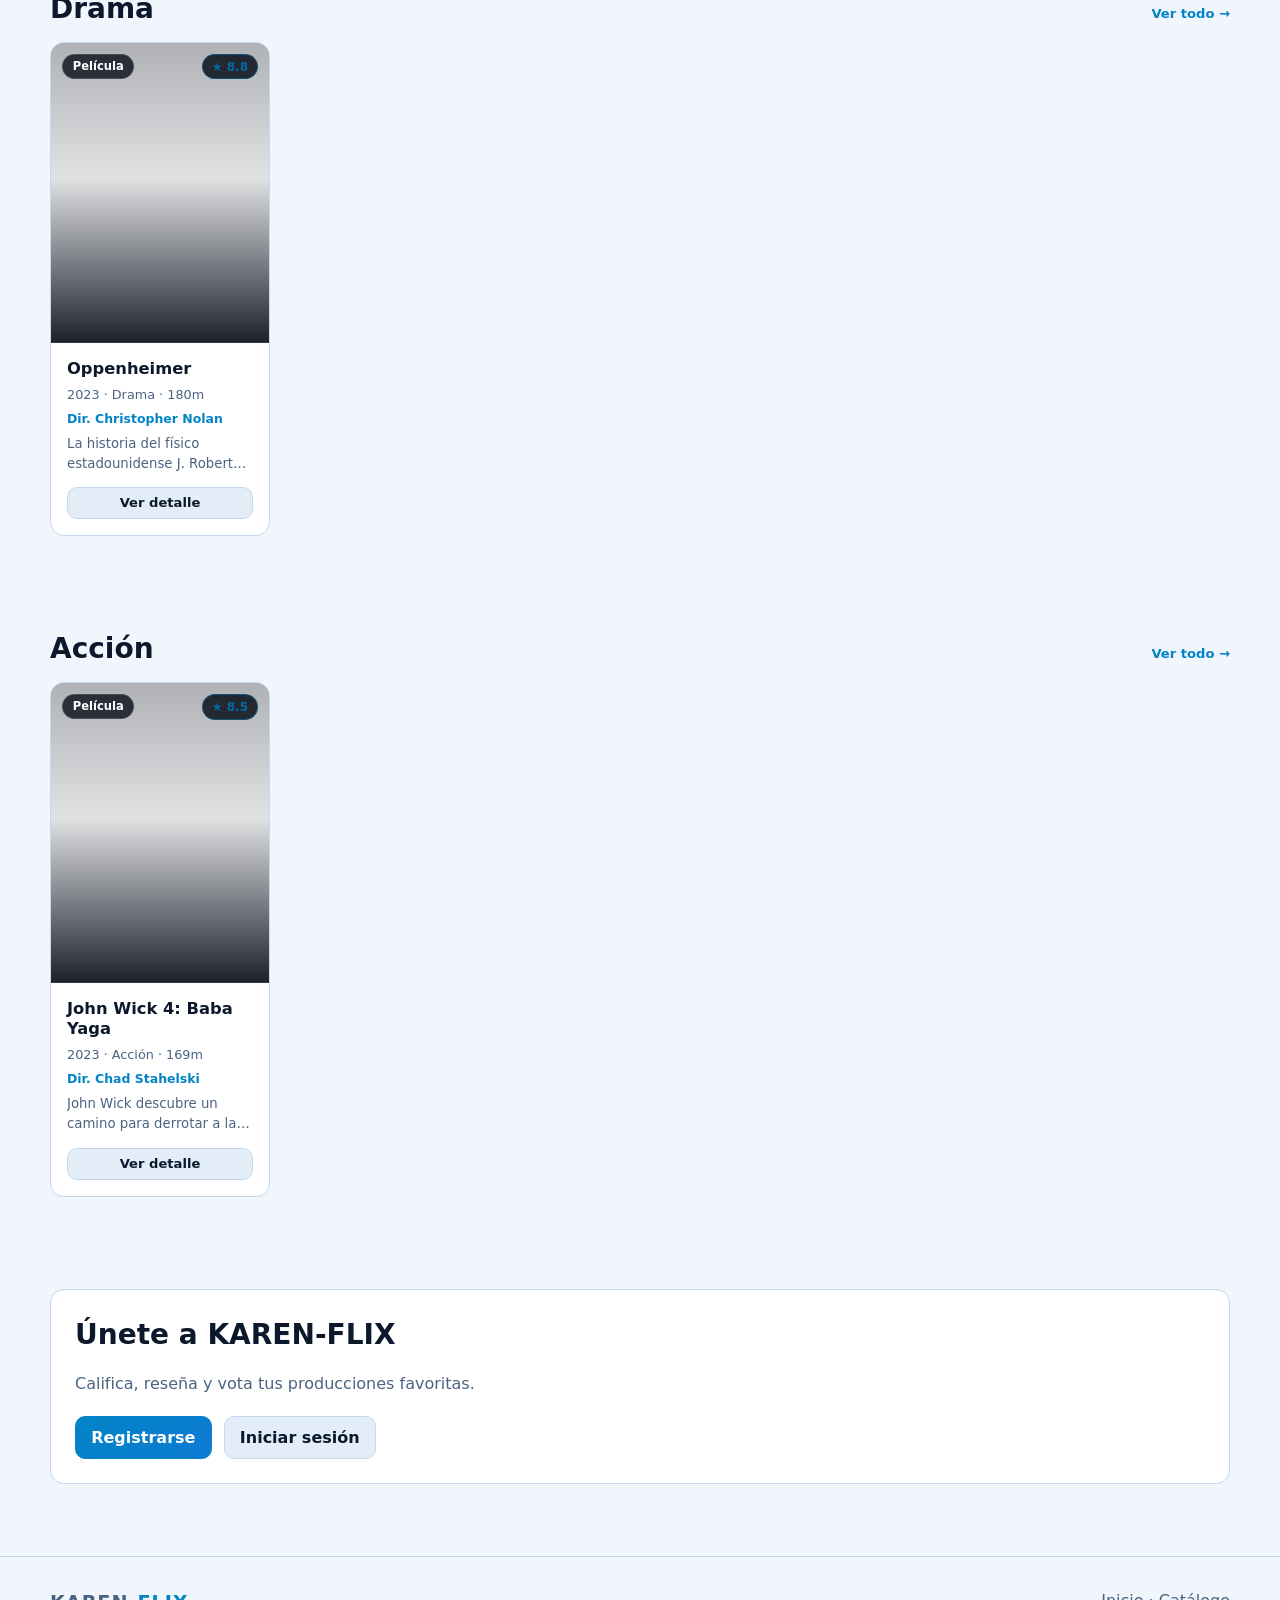
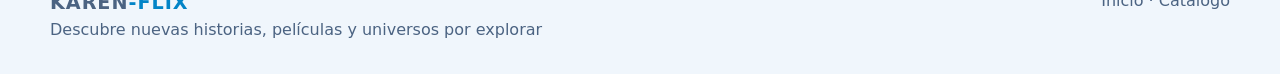
==== commit d7c7584a: "style(ui): diseno minimalista en gama celeste y azul, animacion de cine y ajustes de roles y layout" ====
--- a/index.html
+++ b/index.html
@@ -9,25 +9,92 @@
 <body>
     <div id="navbar"></div>
     <main>
-        <section class="hero"><div class="contenedor hero-grid">
-            <div id="hero-contenido"><p class="muted">Cargando...</p></div>
-            <div class="poster hero-poster" id="hero-poster" style="--h:200" role="img" aria-label="Póster destacado"></div>
-        </div></section>
+        <section class="hero">
+            <div class="contenedor hero-grid">
+                <div id="hero-contenido"><p class="muted">Cargando...</p></div>
+
+                <div class="hero-escena-cine">
+                    <!-- Elementos de cine animados minimalistas (cinta, claqueta, carrete y palomitas) -->
+                    <div class="cine-badge-flotante cine-flota-1" aria-hidden="true" title="Rodaje y dirección">
+                        <svg class="svg-cine svg-claqueta" viewBox="0 0 64 64" fill="none">
+                            <g class="claqueta-tapa">
+                                <rect x="8" y="10" width="48" height="10" rx="2" fill="var(--accent)" />
+                                <path d="M16 10L22 20M30 10L36 20M44 10L50 20" stroke="var(--bg)" stroke-width="3" stroke-linecap="round"/>
+                            </g>
+                            <rect x="8" y="22" width="48" height="32" rx="4" fill="var(--surface-2)" stroke="var(--accent)" stroke-width="2"/>
+                            <line x1="16" y1="32" x2="48" y2="32" stroke="var(--accent-ice)" stroke-width="2" stroke-linecap="round"/>
+                            <line x1="16" y1="42" x2="36" y2="42" stroke="var(--muted)" stroke-width="2" stroke-linecap="round"/>
+                        </svg>
+                        <span>35mm · Selección Oficial</span>
+                    </div>
+
+                    <div class="poster hero-poster" id="hero-poster" style="--h:205" role="img" aria-label="Póster destacado"></div>
+
+                    <div class="cine-badge-flotante cine-flota-2" aria-hidden="true" title="Sala de cine">
+                        <svg class="svg-cine" viewBox="0 0 64 64" fill="none">
+                            <!-- Palomitas flotantes -->
+                            <circle class="pop-grano pop-1" cx="22" cy="16" r="5" fill="var(--accent-ice)"/>
+                            <circle class="pop-grano pop-2" cx="32" cy="13" r="6" fill="var(--accent)"/>
+                            <circle class="pop-grano pop-3" cx="42" cy="16" r="5" fill="var(--accent-ice)"/>
+                            <circle cx="27" cy="20" r="5" fill="var(--text)"/>
+                            <circle cx="37" cy="20" r="5" fill="var(--text)"/>
+                            <!-- Caja de palomitas -->
+                            <path d="M18 22H46L42 54H22L18 22Z" fill="var(--surface-2)" stroke="var(--accent)" stroke-width="2" stroke-linejoin="round"/>
+                            <line x1="26" y1="22" x2="27" y2="54" stroke="var(--accent-2)" stroke-width="2.5"/>
+                            <line x1="32" y1="22" x2="32" y2="54" stroke="var(--accent)" stroke-width="2.5"/>
+                            <line x1="38" y1="22" x2="37" y2="54" stroke="var(--accent-2)" stroke-width="2.5"/>
+                        </svg>
+                        <span>Función continua</span>
+                    </div>
+
+                    <!-- Carrete giratorio y tira de clips en movimiento -->
+                    <div class="cine-tira-movimiento" aria-hidden="true">
+                        <svg class="svg-carrete" viewBox="0 0 48 48" fill="none">
+                            <circle cx="24" cy="24" r="20" stroke="var(--accent)" stroke-width="2" stroke-dasharray="4 2"/>
+                            <circle cx="24" cy="24" r="5" fill="var(--accent-2)"/>
+                            <circle cx="24" cy="12" r="3.5" fill="var(--accent-ice)"/>
+                            <circle cx="24" cy="36" r="3.5" fill="var(--accent-ice)"/>
+                            <circle cx="12" cy="24" r="3.5" fill="var(--accent-ice)"/>
+                            <circle cx="36" cy="24" r="3.5" fill="var(--accent-ice)"/>
+                        </svg>
+                        <div class="film-strip-track">
+                            <div class="film-strip-inner">
+                                <span>CLIP 01</span><span>CLIP 02</span><span>CLIP 03</span><span>CLIP 04</span>
+                                <span>CLIP 01</span><span>CLIP 02</span><span>CLIP 03</span><span>CLIP 04</span>
+                            </div>
+                        </div>
+                    </div>
+                </div>
+            </div>
+        </section>
+
         <section class="seccion contenedor" id="populares">
-            <p class="eyebrow">Lo más visto</p><h2 class="titulo-seccion">Populares ahora</h2>
+            <p class="eyebrow">Lo más visto</p>
+            <h2 class="titulo-seccion">Populares ahora</h2>
             <div class="grid-tarjetas" id="populares-lista"></div>
         </section>
+
         <section class="seccion contenedor">
             <h2 class="titulo-seccion">Top 10</h2>
-            <div class="acciones"><button class="btn" data-scroll="-1" aria-label="Anterior">←</button><button class="btn" data-scroll="1" aria-label="Siguiente">→</button></div>
+            <div class="acciones">
+                <button class="btn" data-scroll="-1" aria-label="Anterior">←</button>
+                <button class="btn" data-scroll="1" aria-label="Siguiente">→</button>
+            </div>
             <div class="carrusel" id="top10"></div>
         </section>
+
         <div class="contenedor" id="categorias"></div>
-        <section class="seccion contenedor"><div class="caja">
-            <h2 class="titulo-seccion">Únete a KAREN-FLIX</h2>
-            <p class="muted">Califica, reseña y vota tus producciones favoritas.</p>
-            <div class="acciones"><a class="btn btn-primario" href="pages/login.html?modo=registro">Registrarse</a><a class="btn" href="pages/login.html">Iniciar sesión</a></div>
-        </div></section>
+
+        <section class="seccion contenedor">
+            <div class="caja">
+                <h2 class="titulo-seccion">Únete a KAREN-FLIX</h2>
+                <p class="muted">Califica, reseña y vota tus producciones favoritas.</p>
+                <div class="acciones">
+                    <a class="btn btn-primario" href="pages/login.html?modo=registro">Registrarse</a>
+                    <a class="btn" href="pages/login.html">Iniciar sesión</a>
+                </div>
+            </div>
+        </section>
     </main>
     <footer class="footer"><div class="contenedor footer-grid">
         <div><a class="logo" href="index.html">KAREN<span>-FLIX</span></a><p>Descubre nuevas historias, películas y universos por explorar</p></div>
--- a/css/base.css
+++ b/css/base.css
@@ -1,4 +1,6 @@
 *, *::before, *::after { box-sizing: border-box; margin: 0; }
+
+[hidden] { display: none !important; }
 
 body {
     background: var(--bg);
@@ -18,10 +20,16 @@
 .muted { color: var(--muted); }
 .vacio { color: var(--muted); padding: 1.5rem 0; }
 
-.hero { padding-block: 3.5rem; background: radial-gradient(circle at 80% 20%, color-mix(in srgb, var(--accent) 22%, transparent), transparent 55%); }
-.hero-grid { display: grid; grid-template-columns: 1.2fr 1fr; gap: 2rem; align-items: center; }
-.hero h1 { font-size: clamp(2rem, 5vw, 3.6rem); line-height: 1.05; margin-block: 0.5rem 1rem; }
-.hero-poster { aspect-ratio: 3 / 4; max-width: 320px; margin-inline: auto; border-radius: 20px; transform: rotate(3deg); }
+.hero {
+    padding-block: 3rem;
+    background:
+        radial-gradient(circle at 82% 22%, color-mix(in srgb, var(--accent) 16%, transparent), transparent 50%),
+        radial-gradient(circle at 18% 80%, color-mix(in srgb, var(--accent-2) 14%, transparent), transparent 55%);
+    border-bottom: 1px solid color-mix(in srgb, var(--border) 65%, transparent);
+}
+.hero-grid { display: grid; grid-template-columns: 1.25fr 0.95fr; gap: 2.5rem; align-items: center; }
+.hero h1 { font-size: clamp(2rem, 4.5vw, 3.3rem); line-height: 1.08; margin-block: 0.5rem 0.9rem; }
+.hero-poster { aspect-ratio: 2 / 2.85; width: 100%; max-width: 270px; margin-inline: auto; border-radius: 18px; }
 
 .grid-tarjetas { display: grid; grid-template-columns: repeat(auto-fill, minmax(220px, 1fr)); gap: 1.25rem; }
 .acciones { display: flex; flex-wrap: wrap; gap: 0.75rem; margin-top: 1.25rem; }
@@ -29,11 +37,16 @@
 .carrusel { display: flex; gap: 1.25rem; overflow-x: auto; scroll-snap-type: x mandatory; padding-bottom: 0.75rem; }
 .carrusel > * { flex: 0 0 220px; scroll-snap-align: start; }
 
-.detalle-grid { display: grid; grid-template-columns: 280px 1fr; gap: 2rem; }
+.detalle-grid {
+    display: grid;
+    grid-template-columns: 240px minmax(0, 1fr);
+    gap: 2.5rem;
+    align-items: start;
+}
 .footer { border-top: 1px solid var(--border); padding-block: 2rem; margin-top: 2rem; color: var(--muted); }
 .footer-grid { display: flex; flex-wrap: wrap; gap: 1.5rem; justify-content: space-between; }
 
 @media (max-width: 800px) {
-    .hero-grid, .detalle-grid { grid-template-columns: 1fr; }
+    .hero-grid, .detalle-grid { grid-template-columns: 1fr; gap: 1.5rem; }
     .hero-poster { max-width: 220px; }
 }
--- a/css/variables.css
+++ b/css/variables.css
@@ -1,14 +1,16 @@
 :root {
-  --bg: #070a12;
-  --surface: #111827;
-  --surface-2: #1a2233;
-  --text: #f1f5f9;
-  --muted: #94a3b8;
-  --accent: #22d3ee;
-  --accent-text: #04121a;
-  --border: #243047;
+  --bg: #070d19;
+  --surface: #0e1729;
+  --surface-2: #162238;
+  --text: #eff6ff;
+  --muted: #8da2c0;
+  --accent: #7dd3fc;
+  --accent-2: #3b82f6;
+  --accent-ice: #bae6fd;
+  --accent-text: #061320;
+  --border: #1e304c;
   --danger: #f87171;
-  --ok: #34d399;
+  --ok: #38bdf8;
   --radius: 14px;
   --espacio: 1rem;
   --fuente: "Inter", system-ui, -apple-system, "Segoe UI", sans-serif;
@@ -16,15 +18,17 @@
 }
 
 [data-theme="light"] {
-  --bg: #f4f7fb;
+  --bg: #f0f6fc;
   --surface: #ffffff;
-  --surface-2: #e8eef6;
-  --text: #0f172a;
-  --muted: #475569;
-  --accent: #0891b2;
+  --surface-2: #e2edf8;
+  --text: #0c192c;
+  --muted: #4b6382;
+  --accent: #0284c7;
+  --accent-2: #2563eb;
+  --accent-ice: #0369a1;
   --accent-text: #ffffff;
-  --border: #cbd5e1;
+  --border: #c5d7ec;
   --danger: #dc2626;
-  --ok: #059669;
+  --ok: #0284c7;
   color-scheme: light;
 }
--- a/css/componets.css
+++ b/css/componets.css
@@ -1,12 +1,160 @@
-.navbar { position: sticky; top: 0; z-index: 20; background: color-mix(in srgb, var(--bg) 92%, transparent); border-bottom: 1px solid var(--border); backdrop-filter: blur(8px); }
-.navbar-fila { display: flex; align-items: center; gap: 1rem; padding-block: 0.75rem; flex-wrap: wrap; }
-.logo { font-weight: 800; letter-spacing: 0.06em; font-size: 1.2rem; }
+/* ---------- Cinta Superior Minimalista & Navbar ---------- */
+.cinta-cine {
+    height: 4px;
+    background: repeating-linear-gradient(
+        90deg,
+        var(--accent) 0px,
+        var(--accent) 16px,
+        var(--accent-2) 16px,
+        var(--accent-2) 26px,
+        transparent 26px,
+        transparent 34px
+    );
+    opacity: 0.75;
+}
+.navbar {
+    position: sticky;
+    top: 0;
+    z-index: 50;
+    background: color-mix(in srgb, var(--bg) 90%, transparent);
+    border-bottom: 1px solid var(--border);
+    backdrop-filter: blur(12px);
+}
+.navbar-fila { display: flex; align-items: center; gap: 0.9rem; padding-block: 0.75rem; flex-wrap: wrap; }
+.logo { font-weight: 900; letter-spacing: 0.05em; font-size: 1.2rem; display: inline-flex; align-items: center; }
 .logo span { color: var(--accent); }
-.nav-links { display: flex; gap: 1rem; }
-.nav-links a { color: var(--muted); padding: 0.25rem 0; border-bottom: 2px solid transparent; }
+.nav-links { display: flex; gap: 1.15rem; }
+.nav-links a { color: var(--muted); padding: 0.3rem 0.15rem; border-bottom: 2px solid transparent; font-weight: 600; transition: color 0.2s, border-color 0.2s; }
 .nav-links a:hover, .nav-links a.activo { color: var(--text); border-color: var(--accent); }
-.buscador { display: flex; gap: 0.5rem; margin-left: auto; }
-.nav-acciones { display: flex; gap: 0.5rem; align-items: center; }
+.buscador { display: flex; gap: 0.45rem; margin-left: auto; max-width: 280px; }
+.nav-acciones { display: flex; gap: 0.5rem; align-items: center; flex-wrap: wrap; }
+
+/* ---------- Badges de Rol, Perfil y Notificaciones (Gama Celeste + Azul Cobalto) ---------- */
+.rol-badge {
+    display: inline-flex;
+    align-items: center;
+    font-size: 0.68rem;
+    font-weight: 800;
+    padding: 0.16rem 0.52rem;
+    border-radius: 999px;
+    letter-spacing: 0.05em;
+    text-transform: uppercase;
+}
+.rol-admin {
+    background: linear-gradient(135deg, var(--accent-2), var(--accent));
+    color: var(--accent-text);
+}
+.rol-user {
+    background: color-mix(in srgb, var(--accent) 16%, var(--surface-2));
+    color: var(--accent);
+    border: 1px solid color-mix(in srgb, var(--accent) 40%, transparent);
+}
+.btn-admin-nav {
+    border-color: var(--accent-2) !important;
+    color: var(--accent-ice) !important;
+    background: color-mix(in srgb, var(--accent-2) 18%, var(--surface-2)) !important;
+}
+.btn-proponer-nav {
+    border-color: color-mix(in srgb, var(--accent) 50%, var(--border));
+    color: var(--accent);
+}
+.btn-perfil {
+    display: inline-flex;
+    align-items: center;
+    gap: 0.45rem;
+    padding: 0.35rem 0.72rem !important;
+    border-radius: 999px !important;
+}
+.avatar-mini {
+    width: 24px;
+    height: 24px;
+    border-radius: 50%;
+    background: linear-gradient(135deg, var(--accent), var(--accent-2));
+    color: var(--accent-text);
+    display: inline-grid;
+    place-items: center;
+    font-size: 0.76rem;
+    font-weight: 800;
+}
+.btn-salir-icono {
+    color: var(--muted) !important;
+}
+.btn-salir-icono:hover {
+    color: var(--danger) !important;
+    border-color: color-mix(in srgb, var(--danger) 45%, var(--border)) !important;
+}
+
+/* Centro de Notificaciones Desplegable */
+.notif-contenedor { position: relative; }
+.notif-btn { position: relative; }
+.notif-contador {
+    position: absolute;
+    top: -4px;
+    right: -4px;
+    background: var(--accent-2);
+    color: #fff;
+    font-size: 0.66rem;
+    font-weight: 800;
+    min-width: 17px;
+    height: 17px;
+    border-radius: 999px;
+    display: grid;
+    place-items: center;
+    padding: 0 4px;
+}
+.notif-dropdown {
+    position: absolute;
+    right: 0;
+    top: calc(100% + 0.55rem);
+    width: min(330px, 90vw);
+    background: var(--surface);
+    border: 1px solid var(--border);
+    border-radius: var(--radius);
+    box-shadow: 0 16px 36px rgb(0 0 0 / 0.5);
+    z-index: 80;
+    overflow: hidden;
+}
+.notif-cabecera {
+    display: flex;
+    justify-content: space-between;
+    align-items: center;
+    padding: 0.7rem 0.95rem;
+    border-bottom: 1px solid var(--border);
+    background: var(--surface-2);
+}
+.btn-link {
+    background: none;
+    border: 0;
+    color: var(--accent);
+    font-size: 0.82rem;
+    font-weight: 700;
+    cursor: pointer;
+}
+.btn-link:hover { text-decoration: underline; }
+.notif-lista { max-height: 300px; overflow-y: auto; }
+.notif-item {
+    display: flex;
+    gap: 0.65rem;
+    padding: 0.72rem 0.95rem;
+    border-bottom: 1px solid var(--border);
+    cursor: pointer;
+    transition: background-color 0.15s;
+}
+.notif-item:hover { background: var(--surface-2); }
+.notif-item.no-leida { background: color-mix(in srgb, var(--accent) 6%, var(--surface)); }
+.notif-punto {
+    width: 7px;
+    height: 7px;
+    border-radius: 50%;
+    background: var(--accent);
+    margin-top: 0.38rem;
+    flex-shrink: 0;
+}
+.notif-item.leida .notif-punto { background: transparent; border: 1px solid var(--muted); }
+.notif-texto strong { display: block; font-size: 0.84rem; margin-bottom: 0.12rem; }
+.notif-texto p { font-size: 0.79rem; color: var(--muted); line-height: 1.35; }
+.notif-fecha { font-size: 0.69rem; color: var(--accent); margin-top: 0.2rem; display: block; }
+.notif-vacio { padding: 1.2rem; text-align: center; font-size: 0.84rem; }
 
 /* ---------- Menú lateral ---------- */
 .panel { position: fixed; inset: 0 auto 0 0; width: 260px; background: var(--surface); border-right: 1px solid var(--border); padding: 1.5rem; z-index: 40; transform: translateX(-100%); transition: transform 0.3s; display: flex; flex-direction: column; gap: 0.75rem; }
@@ -17,47 +165,430 @@
 body.menu-abierto .fondo-panel { opacity: 1; pointer-events: auto; }
 
 /* ---------- Botones y formularios ---------- */
-.btn { border: 1px solid var(--border); background: var(--surface-2); color: var(--text); font: inherit; font-weight: 700; padding: 0.6rem 1.1rem; border-radius: 10px; cursor: pointer; transition: transform 0.15s, background-color 0.2s; }
-.btn:hover { transform: translateY(-2px); }
+.btn { border: 1px solid var(--border); background: var(--surface-2); color: var(--text); font: inherit; font-weight: 600; padding: 0.55rem 0.95rem; border-radius: 10px; cursor: pointer; transition: transform 0.15s, background-color 0.2s, border-color 0.2s; display: inline-flex; align-items: center; justify-content: center; gap: 0.35rem; }
+.btn:hover { transform: translateY(-1px); border-color: color-mix(in srgb, var(--accent) 55%, var(--border)); }
 .btn:focus-visible, input:focus-visible, select:focus-visible, textarea:focus-visible { outline: 2px solid var(--accent); outline-offset: 2px; }
-.btn-primario { background: var(--accent); color: var(--accent-text); border-color: var(--accent); }
+.btn-primario {
+    background: linear-gradient(135deg, var(--accent), color-mix(in srgb, var(--accent) 70%, var(--accent-2)));
+    color: var(--accent-text);
+    border-color: var(--accent);
+    font-weight: 700;
+}
+.btn-full { width: 100%; padding-block: 0.7rem; }
+.btn-sm { padding: 0.32rem 0.7rem; font-size: 0.82rem; }
+.btn-peligro { border-color: color-mix(in srgb, var(--danger) 65%, var(--border)); color: var(--danger); }
 .btn:disabled { opacity: 0.6; cursor: wait; transform: none; }
-.btn-icono { padding: 0.5rem 0.7rem; }
-
-input, select, textarea { width: 100%; font: inherit; color: var(--text); background: var(--surface-2); border: 1px solid var(--border); border-radius: 10px; padding: 0.6rem 0.8rem; }
-.campo { display: grid; gap: 0.35rem; margin-bottom: 1rem; }
-.campo label { color: var(--muted); font-size: 0.9rem; }
-.error-campo { color: var(--danger); font-size: 0.85rem; min-height: 1.1em; }
+.btn-icono { padding: 0.46rem 0.65rem; }
+
+input, select, textarea { width: 100%; font: inherit; color: var(--text); background: var(--surface-2); border: 1px solid var(--border); border-radius: 10px; padding: 0.6rem 0.8rem; transition: border-color 0.2s; }
+.input-invalido { border-color: var(--danger) !important; }
+.campo { display: grid; gap: 0.35rem; margin-bottom: 0.85rem; }
+.campo label { color: var(--muted); font-size: 0.85rem; font-weight: 600; }
+.hint-campo { font-size: 0.76rem; min-height: 1em; }
+.error-campo { color: var(--danger); font-size: 0.84rem; min-height: 1.1em; font-weight: 600; }
 .caja { background: var(--surface); border: 1px solid var(--border); border-radius: var(--radius); padding: 1.5rem; }
-.caja-auth { max-width: 440px; margin: 3rem auto; }
-.pestanas { display: flex; gap: 0.5rem; margin-bottom: 1.25rem; }
-.pestanas .btn[aria-selected="true"] { background: var(--accent); color: var(--accent-text); }
+
+/* ---------- Login Minimalista ---------- */
+.caja-auth { max-width: 440px; margin: 2.5rem auto; border-top: 3px solid var(--accent); }
+.auth-header { text-align: center; margin-bottom: 1.2rem; }
+.titulo-auth { font-size: 1.55rem; margin-block: 0.2rem; }
+.titulo-auth span { color: var(--accent); }
+.pestanas { display: grid; grid-template-columns: 1fr 1fr; gap: 0.5rem; margin-bottom: 1.2rem; }
+.pestanas .btn[aria-selected="true"] {
+    background: linear-gradient(135deg, var(--accent), color-mix(in srgb, var(--accent) 70%, var(--accent-2)));
+    color: var(--accent-text);
+    border-color: var(--accent);
+}
+.input-pass-wrap { position: relative; display: flex; align-items: center; }
+.input-pass-wrap input { padding-right: 3.8rem; }
+.btn-ojito {
+    position: absolute;
+    right: 0.55rem;
+    background: var(--surface);
+    border: 1px solid var(--border);
+    border-radius: 6px;
+    color: var(--muted);
+    cursor: pointer;
+    font-size: 0.74rem;
+    font-weight: 600;
+    padding: 0.2rem 0.48rem;
+}
+.btn-ojito:hover { color: var(--text); border-color: var(--accent); }
+
+.alerta-error-box:not([hidden]) {
+    display: flex;
+    align-items: center;
+    background: color-mix(in srgb, var(--danger) 12%, var(--surface-2));
+    border: 1px solid color-mix(in srgb, var(--danger) 60%, var(--border));
+    border-left: 3px solid var(--danger);
+    border-radius: 10px;
+    padding: 0.65rem 0.85rem;
+    margin-bottom: 1rem;
+}
+.alerta-error-box .error-campo { margin: 0; min-height: 0; }
+
+.cuentas-demo-box {
+    margin-top: 1.4rem;
+    padding-top: 1.1rem;
+    border-top: 1px solid var(--border);
+}
+.cuentas-demo-botones { display: grid; grid-template-columns: 1fr 1fr; gap: 0.6rem; }
+.btn-demo-rol { flex-direction: column; gap: 0.1rem; padding: 0.5rem; text-align: center; line-height: 1.25; }
+.btn-demo-rol small { font-weight: 400; color: var(--muted); font-size: 0.72rem; }
+
+@keyframes shakeError {
+    0%, 100% { transform: translateX(0); }
+    25%, 75% { transform: translateX(-5px); }
+    50% { transform: translateX(5px); }
+}
+.shake-error { animation: shakeError 0.35s ease-in-out; }
+
 .chips { display: flex; flex-wrap: wrap; gap: 0.5rem; margin-block: 1rem; }
-.chip[aria-pressed="true"] { background: var(--accent); color: var(--accent-text); }
+.chip[aria-pressed="true"] {
+    background: linear-gradient(135deg, var(--accent), color-mix(in srgb, var(--accent) 70%, var(--accent-2)));
+    color: var(--accent-text);
+    border-color: var(--accent);
+}
 .filtros { display: grid; grid-template-columns: 2fr repeat(3, 1fr); gap: 0.75rem; }
 
-/* ---------- Tarjetas ---------- */
-.poster { background: linear-gradient(145deg, hsl(var(--h) 60% 38%), hsl(calc(var(--h) + 50) 65% 28%)); display: grid; place-items: end start; padding: 1rem; color: #fff; font-weight: 800; }
-.tarjeta { background: var(--surface); border: 1px solid var(--border); border-radius: var(--radius); overflow: hidden; display: flex; flex-direction: column; transition: transform 0.2s, border-color 0.2s; }
-.tarjeta:hover, .tarjeta:focus-within { transform: translateY(-4px); border-color: var(--accent); }
-.tarjeta .poster { aspect-ratio: 3 / 2; position: relative; }
-.badge { position: absolute; top: 0.75rem; left: 0.75rem; background: rgb(0 0 0 / 0.45); border-radius: 999px; padding: 0.1rem 0.6rem; font-size: 0.75rem; }
-.tarjeta-cuerpo { padding: 1rem; display: grid; gap: 0.4rem; flex: 1; }
-.tarjeta-cuerpo h3 { font-size: 1.05rem; }
-.score { color: #fbbf24; font-weight: 700; }
-.top-numero { font-size: 2rem; color: var(--accent); font-weight: 800; }
-
-/* ---------- Reseñas ---------- */
-.resena { border-left: 3px solid var(--accent); background: var(--surface); border-radius: 0 var(--radius) var(--radius) 0; padding: 1rem 1.25rem; margin-bottom: 1rem; }
-.resena-cabecera { display: flex; justify-content: space-between; gap: 1rem; flex-wrap: wrap; }
+/* ---------- Escena Animada de Cine en Página Principal ---------- */
+.hero-escena-cine {
+    position: relative;
+    display: flex;
+    flex-direction: column;
+    align-items: center;
+    justify-content: center;
+    padding: 1rem 1.5rem;
+}
+.cine-badge-flotante {
+    position: absolute;
+    z-index: 3;
+    display: flex;
+    align-items: center;
+    gap: 0.55rem;
+    background: color-mix(in srgb, var(--surface) 92%, transparent);
+    backdrop-filter: blur(8px);
+    border: 1px solid color-mix(in srgb, var(--accent) 40%, var(--border));
+    border-radius: 12px;
+    padding: 0.45rem 0.75rem;
+    font-size: 0.76rem;
+    font-weight: 600;
+    color: var(--text);
+    box-shadow: 0 12px 28px rgb(0 0 0 / 0.45);
+}
+.cine-flota-1 {
+    top: 0.2rem;
+    left: 0;
+    animation: flotarSuave 4.5s ease-in-out infinite;
+}
+.cine-flota-2 {
+    bottom: 3.4rem;
+    right: 0;
+    animation: flotarSuave 5.2s ease-in-out infinite reverse;
+}
+.svg-cine {
+    width: 30px;
+    height: 30px;
+    flex-shrink: 0;
+}
+.claqueta-tapa {
+    transform-origin: 8px 20px;
+    animation: claquetaAccion 3.6s ease-in-out infinite;
+}
+.pop-grano {
+    animation: saltarPalomita 2.8s ease-in-out infinite;
+}
+.pop-2 { animation-delay: 0.4s; }
+.pop-3 { animation-delay: 0.8s; }
+
+/* Tira de clips y carrete en movimiento debajo del póster */
+.cine-tira-movimiento {
+    margin-top: 0.9rem;
+    display: flex;
+    align-items: center;
+    gap: 0.65rem;
+    background: var(--surface);
+    border: 1px solid var(--border);
+    border-radius: 999px;
+    padding: 0.35rem 0.85rem 0.35rem 0.45rem;
+    width: min(290px, 100%);
+    overflow: hidden;
+}
+.svg-carrete {
+    width: 28px;
+    height: 28px;
+    flex-shrink: 0;
+    animation: girarCarrete 9s linear infinite;
+}
+.film-strip-track {
+    overflow: hidden;
+    flex: 1;
+    mask-image: linear-gradient(90deg, transparent, #000 12%, #000 88%, transparent);
+}
+.film-strip-inner {
+    display: flex;
+    gap: 0.5rem;
+    width: max-content;
+    animation: correrCinta 12s linear infinite;
+}
+.film-strip-inner span {
+    font-size: 0.66rem;
+    font-weight: 700;
+    letter-spacing: 0.08em;
+    color: var(--accent-ice);
+    background: var(--surface-2);
+    border: 1px dashed color-mix(in srgb, var(--accent) 45%, var(--border));
+    border-radius: 4px;
+    padding: 0.15rem 0.45rem;
+}
+
+@keyframes flotarSuave {
+    0%, 100% { transform: translateY(0px); }
+    50% { transform: translateY(-7px); }
+}
+@keyframes claquetaAccion {
+    0%, 70%, 100% { transform: rotate(0deg); }
+    35% { transform: rotate(-16deg); }
+}
+@keyframes saltarPalomita {
+    0%, 100% { transform: translateY(0); }
+    50% { transform: translateY(-3px); }
+}
+@keyframes girarCarrete {
+    from { transform: rotate(0deg); }
+    to { transform: rotate(360deg); }
+}
+@keyframes correrCinta {
+    from { transform: translateX(0); }
+    to { transform: translateX(-50%); }
+}
+
+/* ---------- Tarjetas de Cine & Hero ---------- */
+.hero-badges { display: flex; align-items: center; gap: 0.65rem; flex-wrap: wrap; margin-bottom: 0.4rem; }
+.badge-estreno {
+    background: color-mix(in srgb, var(--accent-2) 18%, var(--surface-2));
+    color: var(--accent-ice);
+    padding: 0.22rem 0.65rem;
+    border-radius: 999px;
+    border: 1px solid color-mix(in srgb, var(--accent) 35%, transparent);
+}
+.score-pill {
+    background: color-mix(in srgb, var(--accent) 14%, var(--surface-2));
+    color: var(--accent-ice);
+    border: 1px solid color-mix(in srgb, var(--accent) 40%, transparent);
+    padding: 0.2rem 0.65rem;
+    border-radius: 999px;
+    font-size: 0.8rem;
+    font-weight: 700;
+}
+.hero-meta { color: var(--muted); font-size: 0.9rem; margin-bottom: 0.65rem; }
+.hero-sinopsis { font-size: 0.98rem; max-width: 58ch; margin-bottom: 0.85rem; }
+.hero-chips { display: flex; flex-wrap: wrap; gap: 0.4rem; margin-block: 0.5rem; }
+.actor-chip { background: var(--surface-2); border: 1px solid var(--border); border-radius: 999px; padding: 0.2rem 0.65rem; font-size: 0.78rem; color: var(--text); }
+.hero-poster {
+    position: relative;
+    overflow: hidden;
+    box-shadow: 0 20px 44px rgb(0 0 0 / 0.55);
+    border: 1px solid color-mix(in srgb, var(--accent) 35%, var(--border));
+    transition: transform 0.3s ease;
+}
+.hero-poster:hover { transform: translateY(-3px); }
+.hero-poster-caption {
+    background: rgb(7 13 25 / 0.78);
+    backdrop-filter: blur(4px);
+    padding: 0.3rem 0.7rem;
+    border-radius: 8px;
+    font-size: 0.78rem;
+}
+.cabecera-fila { display: flex; justify-content: space-between; align-items: baseline; margin-bottom: 0.75rem; }
+.cabecera-fila .titulo-seccion { margin-bottom: 0; }
+
+.poster {
+    background: linear-gradient(145deg, hsl(var(--h, 205) 60% 34%), hsl(calc(var(--h, 205) + 35) 65% 20%));
+    display: grid;
+    place-items: end start;
+    padding: 1rem;
+    color: #fff;
+    font-weight: 800;
+    transition: transform 0.3s ease;
+}
+.poster-link { display: block; overflow: hidden; position: relative; }
+.tarjeta {
+    background: var(--surface);
+    border: 1px solid var(--border);
+    border-radius: var(--radius);
+    overflow: hidden;
+    display: flex;
+    flex-direction: column;
+    transition: transform 0.22s ease, border-color 0.22s ease;
+}
+.tarjeta:hover, .tarjeta:focus-within {
+    transform: translateY(-4px);
+    border-color: color-mix(in srgb, var(--accent) 65%, var(--border));
+}
+.tarjeta:hover .poster { transform: scale(1.03); }
+.tarjeta .poster { aspect-ratio: 2 / 2.75; position: relative; }
+.badge { position: absolute; top: 0.7rem; left: 0.7rem; background: rgb(7 13 25 / 0.8); backdrop-filter: blur(6px); border: 1px solid rgb(255 255 255 / 0.14); border-radius: 999px; padding: 0.16rem 0.6rem; font-size: 0.72rem; }
+.badge-score {
+    position: absolute;
+    top: 0.7rem;
+    right: 0.7rem;
+    background: rgb(7 13 25 / 0.84);
+    color: var(--accent-ice);
+    border: 1px solid color-mix(in srgb, var(--accent) 45%, transparent);
+    border-radius: 999px;
+    padding: 0.16rem 0.55rem;
+    font-size: 0.75rem;
+    font-weight: 700;
+}
+.poster-overlay {
+    position: absolute;
+    inset: 0;
+    background: rgb(7 13 25 / 0.5);
+    display: grid;
+    place-items: center;
+    opacity: 0;
+    transition: opacity 0.22s ease;
+}
+.tarjeta:hover .poster-overlay { opacity: 1; }
+.play-icon {
+    background: var(--accent);
+    color: var(--accent-text);
+    padding: 0.4rem 0.85rem;
+    border-radius: 999px;
+    font-size: 0.78rem;
+    font-weight: 700;
+}
+.tarjeta-cuerpo { padding: 1rem; display: flex; flex-direction: column; gap: 0.35rem; flex: 1; }
+.tarjeta-cuerpo h3 { font-size: 1.02rem; line-height: 1.25; }
+.meta-linea { font-size: 0.8rem; }
+.director-linea { font-size: 0.78rem; color: var(--accent); font-weight: 600; }
+.desc-corta {
+    font-size: 0.83rem;
+    display: -webkit-box;
+    -webkit-line-clamp: 2;
+    -webkit-box-orient: vertical;
+    overflow: hidden;
+    margin-bottom: 0.5rem;
+}
+.tarjeta-pie { margin-top: auto; }
+.btn-cine-card { width: 100%; }
+.score { color: var(--accent-ice); font-weight: 700; }
+.top-card-wrap { position: relative; padding-top: 0.4rem; }
+.top-numero { font-size: 2rem; color: var(--accent); font-weight: 900; line-height: 1; display: block; margin-bottom: 0.25rem; }
+
+/* ---------- Detalle de Película (Póster Proporcionado sin chocar con el Tráiler) ---------- */
+.poster-detalle {
+    width: 100%;
+    max-width: 240px;
+    aspect-ratio: 2 / 3;
+    border-radius: 16px;
+    overflow: hidden;
+    border: 1px solid var(--border);
+    box-shadow: 0 16px 36px rgb(0 0 0 / 0.5);
+    align-self: start;
+    margin: 0;
+}
+.detalle-info-col {
+    min-width: 0;
+}
+.titulo-cine-detalle { font-size: clamp(1.75rem, 3.6vw, 2.5rem); line-height: 1.12; margin-block: 0.35rem 0.55rem; }
+.detalle-sinopsis { font-size: 0.98rem; line-height: 1.65; margin-block: 0.75rem 1rem; }
+.reparto-box { margin-bottom: 1.25rem; }
+.trailer-seccion {
+    margin-top: 1.25rem;
+    background: var(--surface);
+    border: 1px solid var(--border);
+    border-radius: var(--radius);
+    padding: 1rem;
+    position: relative;
+    z-index: 55;
+    transition: box-shadow 0.35s ease, border-color 0.3s ease;
+}
+.trailer-cabecera { display: flex; justify-content: space-between; align-items: center; flex-wrap: wrap; gap: 0.5rem; margin-bottom: 0.75rem; }
+.trailer-cabecera h3 { font-size: 1rem; font-weight: 700; }
+.trailer-marco { position: relative; width: 100%; aspect-ratio: 16 / 9; border-radius: 10px; overflow: hidden; background: #000; }
+.trailer-marco iframe { position: absolute; inset: 0; width: 100%; height: 100%; border: 0; }
+
+.cortina-cine {
+    position: fixed;
+    inset: 0;
+    background: rgb(3 6 14 / 0.88);
+    backdrop-filter: blur(4px);
+    z-index: 52;
+    cursor: pointer;
+}
+body.sala-cine-activa #contenedor-trailer {
+    box-shadow: 0 0 55px color-mix(in srgb, var(--accent) 40%, transparent);
+    border-color: var(--accent);
+}
+
+/* ---------- Reseñas & Bloque Login ---------- */
+.caja-login-resena:not([hidden]) {
+    display: flex;
+    align-items: center;
+    justify-content: space-between;
+    gap: 1.25rem;
+    border-left: 3px solid var(--accent);
+    background: linear-gradient(135deg, var(--surface), var(--surface-2));
+    margin-bottom: 1.5rem;
+}
+.form-resena-cabecera { display: flex; justify-content: space-between; align-items: center; flex-wrap: wrap; gap: 0.5rem; margin-bottom: 1rem; }
+.resena { border-left: 3px solid var(--border); background: var(--surface); border-radius: 0 var(--radius) var(--radius) 0; padding: 1.1rem 1.25rem; margin-bottom: 1rem; }
+.resena-propia { border-left-color: var(--accent); background: color-mix(in srgb, var(--accent) 4%, var(--surface)); }
+.badge-propia { background: var(--accent); color: var(--accent-text); font-size: 0.68rem; font-weight: 700; padding: 0.12rem 0.5rem; border-radius: 999px; margin-left: 0.5rem; }
+.resena-cabecera { display: flex; justify-content: space-between; gap: 1rem; flex-wrap: wrap; margin-bottom: 0.45rem; }
+.resena-texto { margin-bottom: 0.65rem; }
+.resena-pie { display: flex; justify-content: space-between; align-items: center; flex-wrap: wrap; gap: 0.75rem; }
+.acciones-resena { display: flex; align-items: center; gap: 0.45rem; flex-wrap: wrap; }
+.resena-crud { display: inline-flex; gap: 0.4rem; margin-left: 0.4rem; }
 .selector-nota { display: flex; flex-wrap: wrap; gap: 0.4rem; }
 .selector-nota .btn { min-width: 2.4rem; padding: 0.4rem 0; }
-.selector-nota .btn[aria-pressed="true"] { background: var(--accent); color: var(--accent-text); }
-.reaccion[aria-pressed="true"] { border-color: var(--accent); color: var(--accent); }
+.selector-nota .btn[aria-pressed="true"] {
+    background: linear-gradient(135deg, var(--accent), color-mix(in srgb, var(--accent) 70%, var(--accent-2)));
+    color: var(--accent-text);
+    border-color: var(--accent);
+}
+.reaccion[aria-pressed="true"] { border-color: var(--accent); color: var(--accent); background: color-mix(in srgb, var(--accent) 12%, transparent); }
+
+/* ---------- Modales Globales ---------- */
+.modal-cine {
+    background: var(--surface);
+    color: var(--text);
+    border: 1px solid var(--border);
+    border-top: 3px solid var(--accent);
+    border-radius: var(--radius);
+    padding: 1.5rem;
+    width: min(520px, 94vw);
+    max-height: 90vh;
+    overflow-y: auto;
+    margin: auto;
+    box-shadow: 0 24px 60px rgb(0 0 0 / 0.65);
+}
+.modal-cine::backdrop { background: rgb(0 0 0 / 0.7); backdrop-filter: blur(4px); }
+.modal-cabecera-cine { display: flex; justify-content: space-between; align-items: flex-start; gap: 1rem; margin-bottom: 1rem; }
+.grid-form-2 { display: grid; grid-template-columns: 1fr 1fr; gap: 0.75rem; }
+.poster-preview-wrap { margin-bottom: 1rem; }
+.preview-label { display: block; font-size: 0.8rem; color: var(--muted); margin-bottom: 0.35rem; }
+.poster-preview-box {
+    width: 130px;
+    height: 185px;
+    border: 2px dashed var(--border);
+    border-radius: var(--radius);
+    display: flex;
+    align-items: center;
+    justify-content: center;
+    background: var(--surface-2);
+    overflow: hidden;
+    text-align: center;
+    padding: 0.4rem;
+}
+.poster-preview-img { width: 100%; height: 100%; object-fit: cover; border-radius: 8px; }
+.poster-placeholder { font-size: 0.74rem; color: var(--muted); line-height: 1.3; margin: 0; }
 
 /* ---------- Avisos ---------- */
-.toasts { position: fixed; right: 1rem; bottom: 1rem; display: grid; gap: 0.5rem; z-index: 60; }
-.toast { background: var(--surface); border: 1px solid var(--border); border-left: 4px solid var(--ok); padding: 0.75rem 1rem; border-radius: 10px; opacity: 0; transform: translateY(10px); transition: opacity 0.3s, transform 0.3s; }
+.toasts { position: fixed; right: 1rem; bottom: 1rem; display: grid; gap: 0.5rem; z-index: 95; }
+.toast { background: var(--surface); border: 1px solid var(--border); border-left: 3px solid var(--accent); padding: 0.75rem 1.05rem; border-radius: 10px; opacity: 0; transform: translateY(10px); transition: opacity 0.3s, transform 0.3s; box-shadow: 0 10px 28px rgb(0 0 0 / 0.45); font-weight: 600; }
 .toast.error { border-left-color: var(--danger); }
 .toast.visible { opacity: 1; transform: none; }
 body.cargando { cursor: progress; }
@@ -65,9 +596,12 @@
 
 @media (max-width: 800px) {
     .nav-links { display: none; }
-    .buscador { order: 5; width: 100%; margin-left: 0; }
-    .filtros { grid-template-columns: 1fr 1fr; }
+    .buscador { order: 5; width: 100%; max-width: none; margin-left: 0; }
+    .filtros, .grid-form-2, .cuentas-demo-botones { grid-template-columns: 1fr; }
+    .caja-login-resena:not([hidden]) { flex-direction: column; text-align: center; }
+    .poster-detalle { max-width: 210px; margin-inline: auto; }
+    .cine-badge-flotante { position: static; margin-block: 0.35rem; }
 }
 @media (max-width: 480px) {
-    .nav-acciones .btn-texto { display: none; }
-}
+    .nav-acciones .btn-texto, .perfil-nombre { display: none; }
+}
